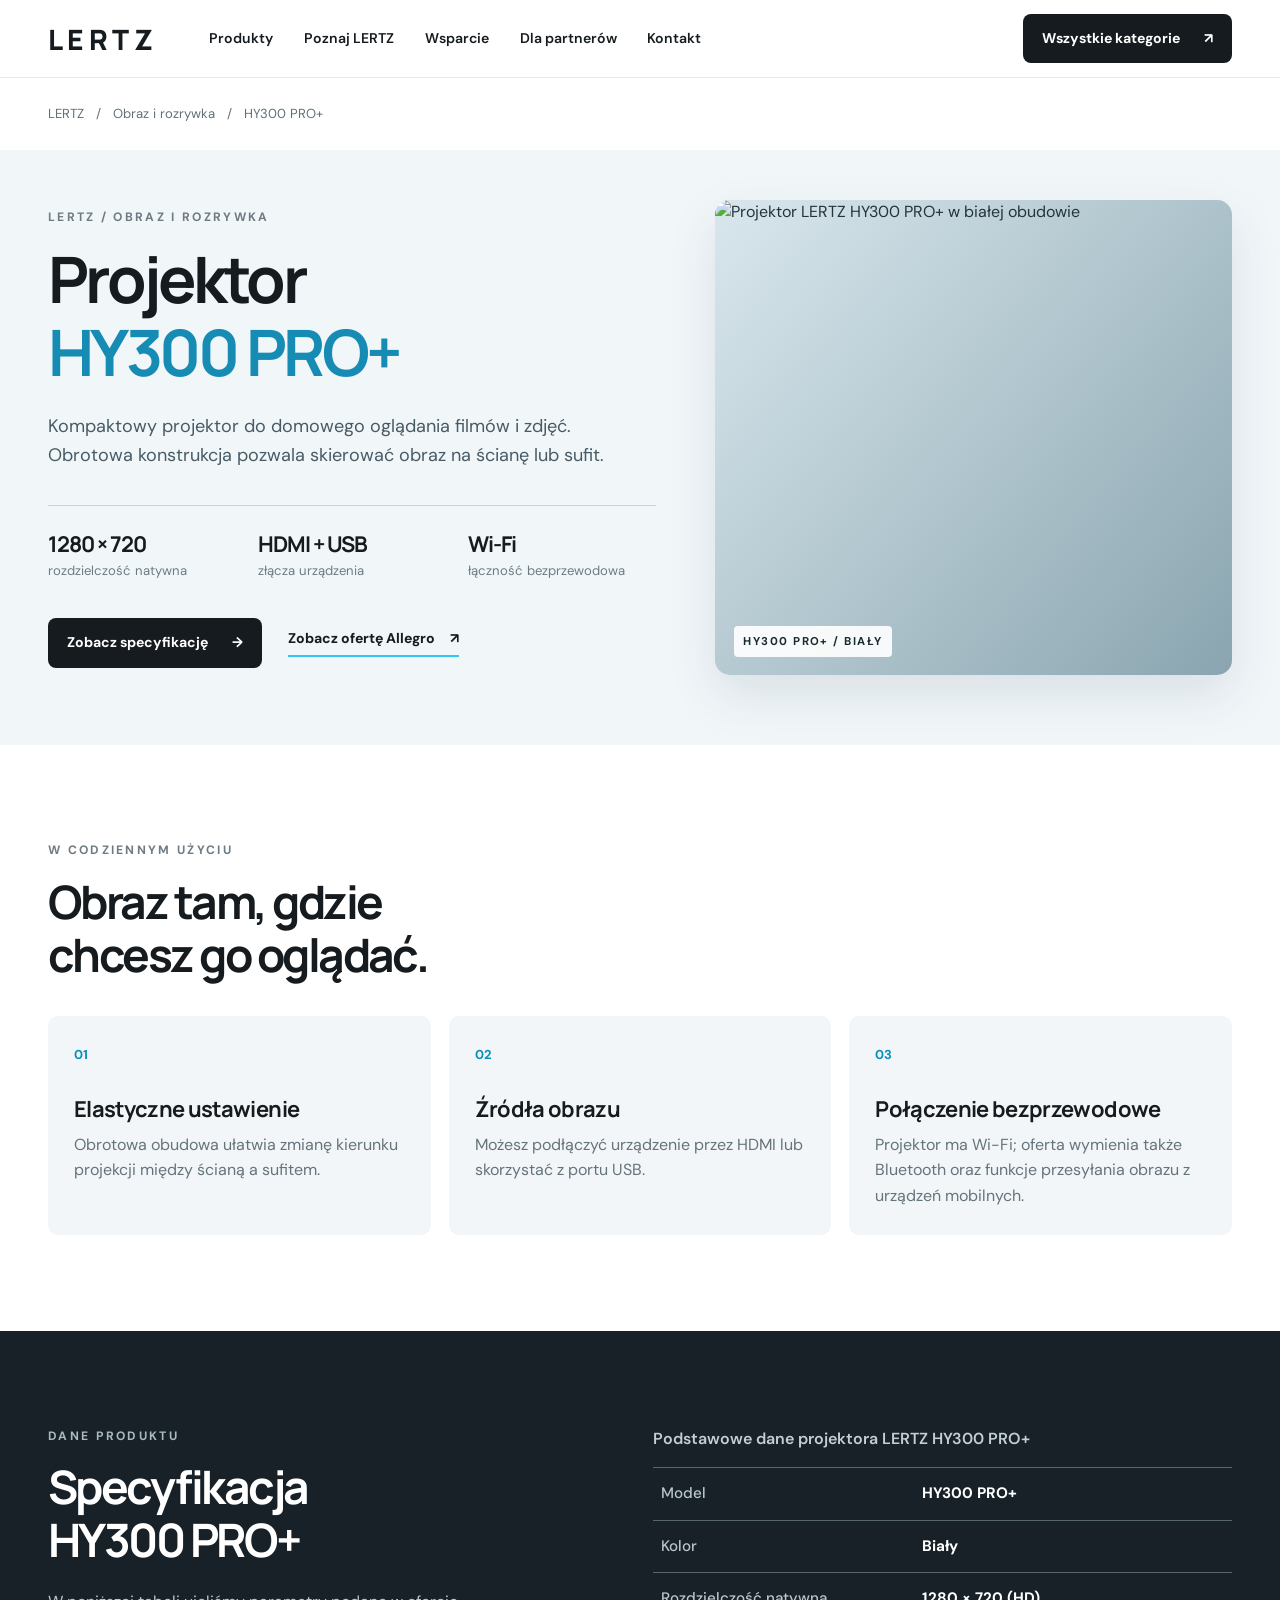
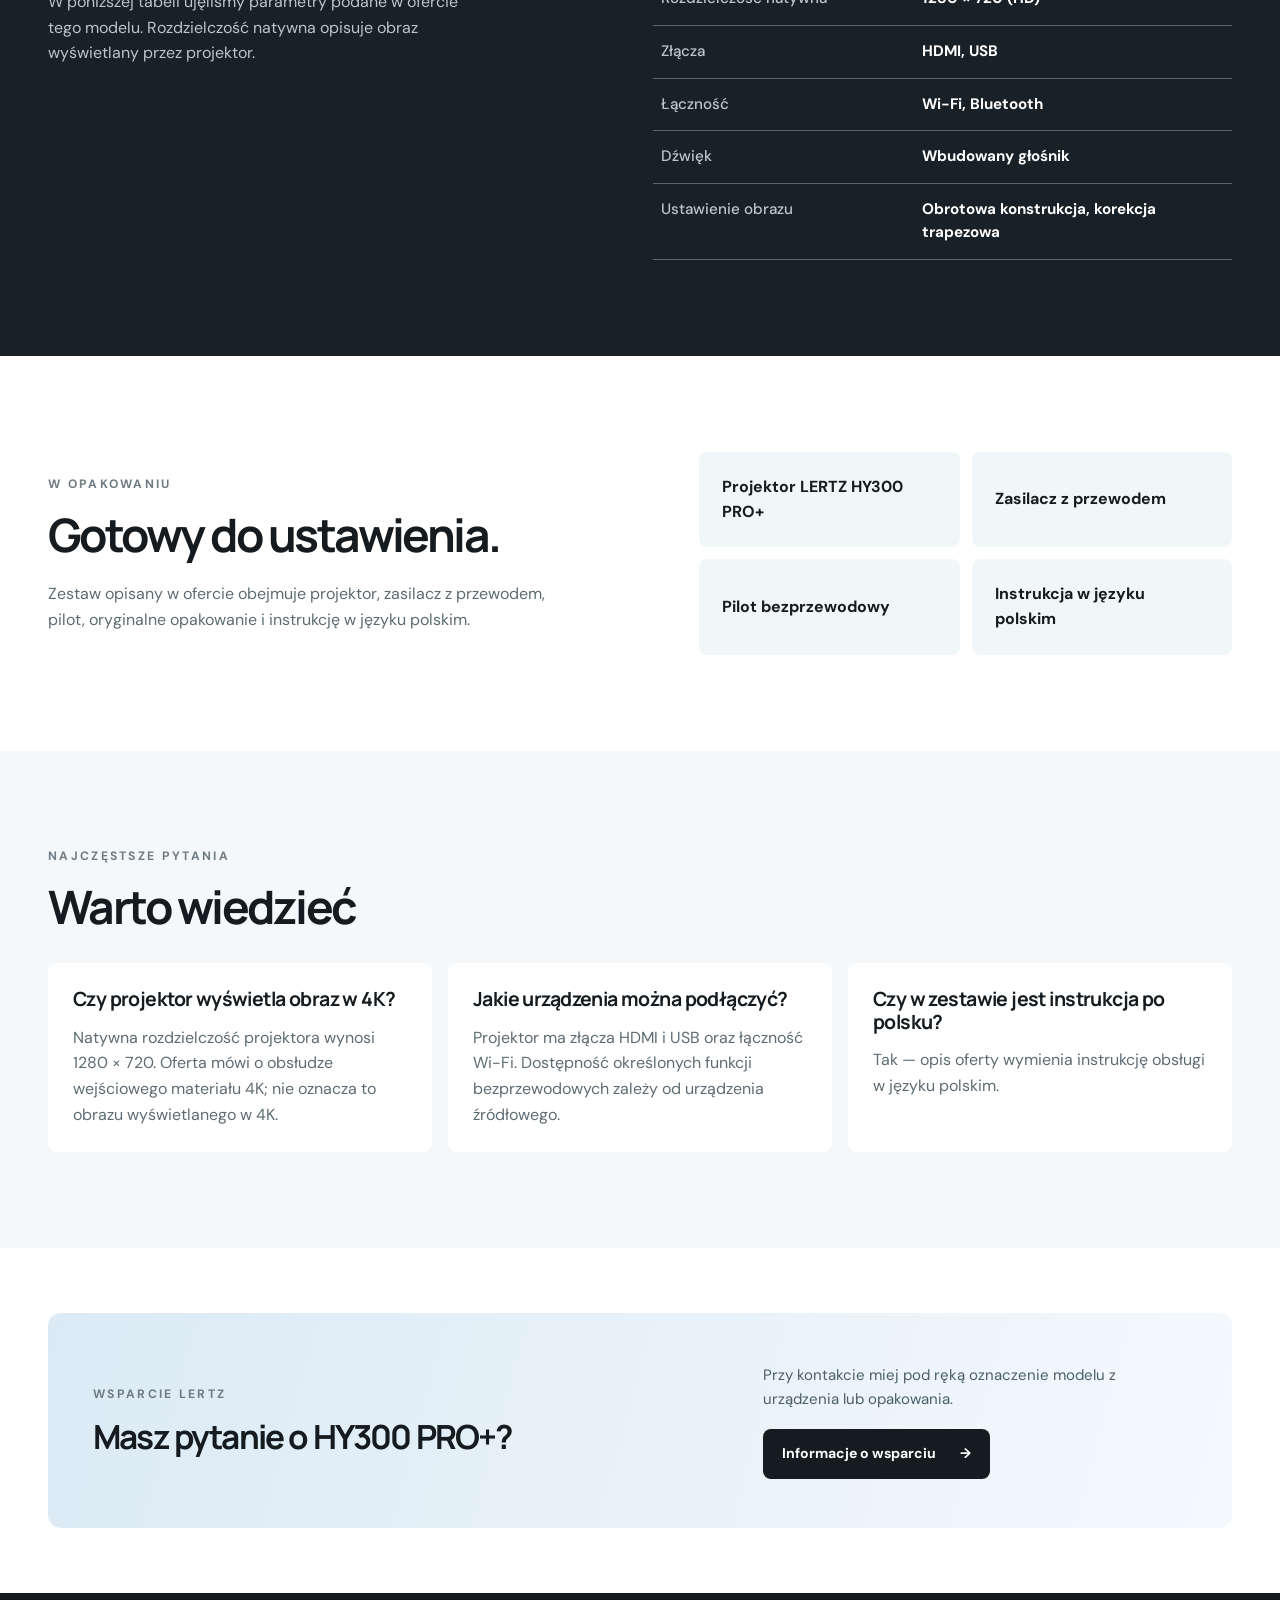
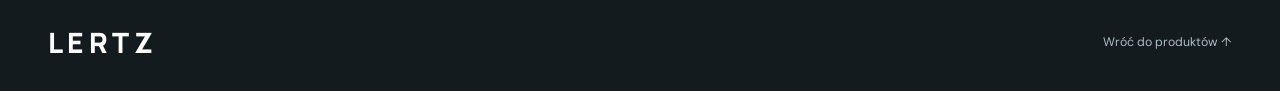
==== produkty/hy300-pro-plus.html @ 25dc7c3b "Add LERTZ HY300 PRO+ product page from verified listing" ====
<!doctype html>
<html lang="pl">
<head>
  <meta charset="utf-8"><meta name="viewport" content="width=device-width,initial-scale=1"><meta name="theme-color" content="#151b1e">
  <meta name="description" content="Projektor LERTZ HY300 PRO+ — natywna rozdzielczość 1280 × 720, Wi-Fi, HDMI i USB. Poznaj możliwości, zestaw i informacje o wsparciu.">
  <title>Projektor LERTZ HY300 PRO+ — informacje i specyfikacja</title>
  <link rel="icon" href="../assets/favicon.svg" type="image/svg+xml"><link rel="stylesheet" href="../styles.css"><script src="../script.js" defer></script>
</head>
<body class="product-page">
  <a class="skip-link" href="#main">Przejdź do treści</a>
  <header class="site-header"><div class="shell header-inner"><a class="brand" href="../index.html" aria-label="LERTZ — strona główna">LERTZ</a><button class="menu-toggle" type="button" aria-expanded="false" aria-controls="main-nav" aria-label="Otwórz menu"><span></span><span></span><span></span></button><nav class="main-nav" id="main-nav" aria-label="Nawigacja główna"><a href="../index.html#produkty">Produkty</a><a href="../index.html#o-marce">Poznaj LERTZ</a><a href="../index.html#wsparcie">Wsparcie</a><a href="../index.html#partnerzy">Dla partnerów</a><a href="../index.html#kontakt">Kontakt</a></nav><a class="header-cta" href="../index.html#produkty">Wszystkie kategorie <span aria-hidden="true">↗</span></a></div></header>
  <main id="main">
    <div class="shell breadcrumbs"><nav aria-label="Ścieżka strony"><a href="../index.html">LERTZ</a><span aria-hidden="true">/</span><a href="../index.html#produkty">Obraz i rozrywka</a><span aria-hidden="true">/</span><span>HY300 PRO+</span></nav></div>
    <section class="product-hero" aria-labelledby="product-title"><div class="shell product-hero-grid"><div class="product-copy"><p class="eyebrow eyebrow-dark">LERTZ / OBRAZ I ROZRYWKA</p><h1 id="product-title">Projektor<br><span>HY300 PRO+</span></h1><p class="product-lead">Kompaktowy projektor do domowego oglądania filmów i zdjęć. Obrotowa konstrukcja pozwala skierować obraz na ścianę lub sufit.</p><div class="product-facts"><div><strong>1280 × 720</strong><span>rozdzielczość natywna</span></div><div><strong>HDMI + USB</strong><span>złącza urządzenia</span></div><div><strong>Wi-Fi</strong><span>łączność bezprzewodowa</span></div></div><div class="product-actions"><a class="button button-dark" href="#specyfikacja">Zobacz specyfikację <span aria-hidden="true">→</span></a><a class="underline-link" href="https://allegro.pl/produkt/projektor-led-lertz-hy-300-pro-bialy-e42e0d4c-b2f0-4b12-bc8f-0791382a4853?offerId=18836302441" target="_blank" rel="noopener noreferrer">Zobacz ofertę Allegro <span aria-hidden="true">↗</span></a></div></div><div class="product-media"><img src="https://a.allegroimg.com/s720/1100f5/f49c0388451b82d26a8ee57fd50a/Projektor-Rzutnik-LED-FULL-HD-SMART-TV-4K-WIFI-przenosny-Android-HY300-PRO" alt="Projektor LERTZ HY300 PRO+ w białej obudowie" width="720" height="720"><span class="media-caption">HY300 PRO+ / BIAŁY</span></div></div></section>
    <section class="product-overview section-pad" aria-labelledby="overview-title"><div class="shell"><p class="eyebrow eyebrow-dark">W CODZIENNYM UŻYCIU</p><h2 id="overview-title">Obraz tam, gdzie<br>chcesz go oglądać.</h2><div class="product-feature-grid"><article><span aria-hidden="true">01</span><h3>Elastyczne ustawienie</h3><p>Obrotowa obudowa ułatwia zmianę kierunku projekcji między ścianą a sufitem.</p></article><article><span aria-hidden="true">02</span><h3>Źródła obrazu</h3><p>Możesz podłączyć urządzenie przez HDMI lub skorzystać z portu USB.</p></article><article><span aria-hidden="true">03</span><h3>Połączenie bezprzewodowe</h3><p>Projektor ma Wi-Fi; oferta wymienia także Bluetooth oraz funkcje przesyłania obrazu z urządzeń mobilnych.</p></article></div></div></section>
    <section class="product-spec section-pad" id="specyfikacja" aria-labelledby="spec-title"><div class="shell product-spec-grid"><div><p class="eyebrow">DANE PRODUKTU</p><h2 id="spec-title">Specyfikacja<br>HY300 PRO+</h2><p>W poniższej tabeli ujęliśmy parametry podane w ofercie tego modelu. Rozdzielczość natywna opisuje obraz wyświetlany przez projektor.</p></div><div><table><caption>Podstawowe dane projektora LERTZ HY300 PRO+</caption><tbody><tr><th scope="row">Model</th><td>HY300 PRO+</td></tr><tr><th scope="row">Kolor</th><td>Biały</td></tr><tr><th scope="row">Rozdzielczość natywna</th><td>1280 × 720 (HD)</td></tr><tr><th scope="row">Złącza</th><td>HDMI, USB</td></tr><tr><th scope="row">Łączność</th><td>Wi-Fi, Bluetooth</td></tr><tr><th scope="row">Dźwięk</th><td>Wbudowany głośnik</td></tr><tr><th scope="row">Ustawienie obrazu</th><td>Obrotowa konstrukcja, korekcja trapezowa</td></tr></tbody></table></div></div></section>
    <section class="product-box section-pad" aria-labelledby="box-title"><div class="shell product-box-grid"><div><p class="eyebrow eyebrow-dark">W OPAKOWANIU</p><h2 id="box-title">Gotowy do ustawienia.</h2><p>Zestaw opisany w ofercie obejmuje projektor, zasilacz z przewodem, pilot, oryginalne opakowanie i instrukcję w języku polskim.</p></div><div class="box-list"><span>Projektor LERTZ HY300 PRO+</span><span>Zasilacz z przewodem</span><span>Pilot bezprzewodowy</span><span>Instrukcja w języku polskim</span></div></div></section>
    <section class="product-faq section-pad" aria-labelledby="faq-title"><div class="shell"><p class="eyebrow eyebrow-dark">NAJCZĘSTSZE PYTANIA</p><h2 id="faq-title">Warto wiedzieć</h2><div class="faq-grid"><article><h3>Czy projektor wyświetla obraz w 4K?</h3><p>Natywna rozdzielczość projektora wynosi 1280 × 720. Oferta mówi o obsłudze wejściowego materiału 4K; nie oznacza to obrazu wyświetlanego w 4K.</p></article><article><h3>Jakie urządzenia można podłączyć?</h3><p>Projektor ma złącza HDMI i USB oraz łączność Wi-Fi. Dostępność określonych funkcji bezprzewodowych zależy od urządzenia źródłowego.</p></article><article><h3>Czy w zestawie jest instrukcja po polsku?</h3><p>Tak — opis oferty wymienia instrukcję obsługi w języku polskim.</p></article></div></div></section>
    <section class="support shell product-support" aria-labelledby="support-title"><div><p class="eyebrow eyebrow-dark">WSPARCIE LERTZ</p><h2 id="support-title">Masz pytanie o HY300 PRO+?</h2></div><div class="support-action"><p>Przy kontakcie miej pod ręką oznaczenie modelu z urządzenia lub opakowania.</p><a class="button button-dark" href="../index.html#wsparcie">Informacje o wsparciu <span aria-hidden="true">→</span></a></div></section>
  </main>
  <footer class="footer"><div class="shell footer-bottom"><a class="brand footer-brand" href="../index.html">LERTZ</a><a href="../index.html#produkty">Wróć do produktów ↑</a></div></footer>
</body>
</html>
---- styles.css ----
@import url('https://fonts.googleapis.com/css2?family=DM+Sans:wght@400;500;600;700&family=Manrope:wght@400;500;600;700;800&display=swap');
:root{--ink:#151b1e;--blue:#36c6f2;--paper:#f4f7fa;--shell:1390px}
*{box-sizing:border-box}html{scroll-behavior:smooth}body{margin:0;color:var(--ink);background:white;font:16px/1.55 'DM Sans',Arial,sans-serif}a{color:inherit;text-decoration:none}button{font:inherit;cursor:pointer}h1,h2,h3,p{margin:0}h1,h2,h3{font-family:Manrope,Arial,sans-serif;line-height:1.15;letter-spacing:-.055em}h2{font-size:clamp(2rem,3.6vw,3.9rem);font-weight:700}h3{font-size:1.12rem;letter-spacing:-.03em}p{line-height:1.6}.shell{width:min(calc(100% - 96px),var(--shell));margin:auto}.section-pad{padding:clamp(70px,7.5vw,120px) 0}.eyebrow{color:#aab9c2;font-size:.76rem;letter-spacing:.19em;font-weight:700;margin-bottom:14px}.eyebrow-dark{color:#6e7b83}.skip-link{position:absolute;z-index:50;left:12px;top:-100px;background:#fff;padding:12px}.skip-link:focus{top:12px}:focus-visible{outline:3px solid var(--blue);outline-offset:3px}
.site-header{height:78px;background:#fff;position:relative;z-index:20;border-bottom:1px solid #e4e9ed}.header-inner{height:100%;display:flex;align-items:center;gap:52px}.brand{font-family:Manrope,Arial,sans-serif;font-size:1.75rem;font-weight:800;letter-spacing:.16em;line-height:1}.main-nav{display:flex;gap:clamp(18px,2.4vw,38px);align-items:center;flex:1;font-size:.88rem;font-weight:600}.main-nav a:hover,.underline-link:hover,.footer a:hover{color:#118ab2}.header-cta,.button{display:inline-flex;align-items:center;justify-content:space-between;gap:24px;border-radius:8px;padding:14px 19px;font-size:.88rem;font-weight:700;white-space:nowrap;transition:background .2s,color .2s}.header-cta{background:var(--ink);color:white}.header-cta:hover,.button-dark:hover{background:#334650}.menu-toggle{display:none}
.hero{background:#111a1e;color:#fff;min-height:clamp(555px,45vw,690px);position:relative;overflow:hidden}.hero-visual{position:absolute;inset:0;background:linear-gradient(90deg,#111a1e 0%,#111a1ef5 33%,#111a1eb5 58%,#111a1e52 100%),linear-gradient(0deg,#111a1e95,transparent 60%),url('assets/hero.jpg') center 52%/cover;filter:saturate(.58)}.hero:after{content:"";position:absolute;inset:0;pointer-events:none;background:radial-gradient(circle at 70% 30%,#13708b42,transparent 38%)}.hero-inner{position:relative;z-index:1;min-height:inherit;display:flex;flex-direction:column;justify-content:center;padding:65px 0 75px}.hero-copy{max-width:690px}.hero h1{font-size:clamp(3.6rem,5.5vw,6.8rem);font-weight:700;letter-spacing:-.075em;margin-bottom:25px}.hero h1 span{color:var(--blue)}.hero-copy>p:not(.eyebrow){font-size:1.18rem;max-width:430px;color:#e9eef1}.hero-actions{display:flex;gap:13px;margin-top:30px}.button-blue{background:var(--blue);color:#071c24}.button-blue:hover{background:#9ae8ff}.button-outline{border:1px solid #d1dce1;color:inherit;background:transparent}.button-outline:hover{background:#ffffff1d}.button-dark{background:var(--ink);color:#fff}.hero-bottom{position:absolute;bottom:32px;left:0;display:flex;gap:13px;align-items:center;color:#bac6cb;letter-spacing:.13em;font-size:.7rem;font-weight:700}.hero-bottom b{font-weight:400;color:#768e99}.mini-rule{width:24px;height:2px;background:var(--blue);margin-right:6px}
.section-top{display:flex;align-items:end;justify-content:space-between;gap:28px;margin-bottom:28px}.section-top h2{margin-bottom:0}.section-top .eyebrow{margin-bottom:8px}.underline-link{font-weight:700;font-size:.88rem;white-space:nowrap;border-bottom:2px solid var(--blue);padding-bottom:5px}.underline-link span{margin-left:12px}.categories{background:linear-gradient(#fff,#f5f8fa)}.category-grid{display:grid;grid-template-columns:repeat(5,minmax(0,1fr));gap:15px}.category-card{background:#fff;min-width:0;border-radius:9px;overflow:hidden;box-shadow:0 12px 30px #1825340a}.category-image{height:clamp(165px,15vw,230px);display:flex;align-items:flex-end;padding:17px;color:#ffffffde;background-size:cover;background-position:center;position:relative}.category-image span{font-weight:700;letter-spacing:.2em;font-size:.75rem;position:relative;z-index:1}.category-image:after{content:"";position:absolute;inset:0;background:linear-gradient(0deg,#08151c78,transparent 55%)}.category-home{background-image:linear-gradient(135deg,#b5c5ca,#4e626a)}.category-tech{background-image:linear-gradient(135deg,#91adb7,#304753)}.category-safe{background-image:linear-gradient(135deg,#c7d2d4,#41535c)}.category-travel{background-image:linear-gradient(135deg,#98b5c7,#435e6b)}.category-screen{background-image:linear-gradient(135deg,#587f9a,#172e44)}.category-body{padding:18px 19px 23px;min-height:146px}.category-icon{font:2rem/1 Arial,sans-serif;display:block;height:40px}.category-body h3{margin-bottom:5px}.category-body p{font-size:.92rem;color:#69757d}.editorial-note,.featured-note{font-size:.83rem;color:#77848a;margin-top:20px}
.approach-grid{display:grid;grid-template-columns:.86fr 1.14fr;gap:9%;align-items:center}.approach-copy h2{max-width:550px;margin-bottom:21px}.approach-copy>p:not(.eyebrow){color:#5c6970;max-width:480px;font-size:1.08rem;margin-bottom:28px}.benefit-grid{display:grid;grid-template-columns:1fr 1fr;gap:14px}.benefit{background:#f4f7fa;border-radius:10px;display:flex;gap:22px;padding:28px 25px;min-height:162px}.benefit>span{font:2.3rem/1 Arial,sans-serif;flex:0 0 42px}.benefit h3{margin-bottom:9px}.benefit p{color:#69757d;font-size:.91rem}
.featured{background:#161e22;color:#fff}.featured .section-top{margin-bottom:31px}.underline-light{color:#fff}.featured-grid{display:grid;grid-template-columns:repeat(3,1fr);gap:18px}.featured-card{min-height:clamp(285px,26vw,390px);border-radius:10px;padding:28px;display:flex;flex-direction:column;justify-content:space-between;overflow:hidden;position:relative;background:#28353a}.featured-card:after{content:"";position:absolute;inset:0;background:linear-gradient(0deg,#070e13d9,transparent 55%)}.featured-card>*{position:relative;z-index:1}.featured-card>span{font-size:.72rem;letter-spacing:.14em;color:#d3e8ed;font-weight:700}.featured-card h3{font-size:clamp(1.5rem,2.5vw,2.3rem)}.featured-camera{background:radial-gradient(circle at 73% 35%,#688f9e,transparent 43%),linear-gradient(145deg,#6e7473,#25353d)}.featured-projector{background:radial-gradient(circle at 75% 38%,#5388aa,transparent 47%),linear-gradient(135deg,#52606b,#1c2731)}.featured-dryer{background:radial-gradient(circle at 73% 25%,#a28775,transparent 50%),linear-gradient(135deg,#79736e,#32373c)}.featured-note{color:#9eafb7}
.lifestyle{min-height:440px;position:relative;display:flex;align-items:center;overflow:hidden;background:#f1f3f4}.lifestyle-image{position:absolute;inset:0;background:linear-gradient(90deg,#f6f8f9 0%,#f6f8f9ef 31%,#f6f8f958 56%,transparent 75%),url('assets/hero.jpg') center 55%/cover}.lifestyle-inner{position:relative;padding:65px 0}.lifestyle h2{max-width:620px;margin-bottom:20px}.lifestyle p:not(.eyebrow){max-width:450px;color:#515f67;margin-bottom:27px;font-size:1.06rem}
.standard .section-top{margin-bottom:25px}.section-aside{font-size:.88rem;color:#58656c}.standard-grid{display:grid;grid-template-columns:repeat(5,minmax(0,1fr));gap:16px}.standard-grid article{background:#f4f7fa;border-radius:10px;min-height:209px;padding:19px 22px;text-align:center;position:relative}.standard-grid article:not(:last-child):after{content:"›";position:absolute;right:-14px;top:45%;z-index:1;font-size:1.9rem;color:#82969f}.step-no{display:block;text-align:left;font-size:.76rem;color:#62717a}.step-icon{display:block;font:2.55rem/1 Arial,sans-serif;height:66px;margin-top:9px}.standard-grid h3{margin-bottom:8px}.standard-grid p{color:#68757b;font-size:.88rem}
.support,.partners{border-radius:13px;min-height:215px;display:grid;grid-template-columns:1.1fr .8fr;gap:8%;align-items:center;padding:36px 45px;margin-bottom:16px}.support{background:linear-gradient(105deg,#dbeaf5,#f4f9fd)}.support h2{font-size:clamp(1.7rem,2.6vw,2.65rem)}.support-action p{font-size:.94rem;color:#4c5e67;max-width:460px;margin-bottom:18px}.partners{background:linear-gradient(110deg,#162024,#22343d 60%,#111a1f);color:#fff;margin-bottom:20px}.partners h2{font-size:clamp(1.6rem,2.7vw,2.8rem);margin-bottom:10px}.partners p:not(.eyebrow){color:#c1ccd0}.partners>.button{justify-self:end}
.footer{background:#131b1f;color:#e7eff1;padding:75px 0 26px}.footer-main{display:grid;grid-template-columns:1.6fr repeat(3,1fr);gap:45px;padding-bottom:65px}.footer-brand{color:white}.footer-main h2{font:700 .92rem/1.4 'DM Sans',Arial,sans-serif;letter-spacing:0;margin:4px 0 20px}.footer-main a:not(.brand){display:block;color:#b4c0c5;font-size:.88rem;margin:0 0 10px}.footer-main p{font-size:.88rem;color:#b4c0c5;margin-top:23px}.footer-main .contact-pending{font-size:.78rem;line-height:1.5}.footer-bottom{border-top:1px solid #526066;padding-top:20px;display:flex;justify-content:space-between;color:#adbdc3;font-size:.77rem}
@media(max-width:1080px){.category-grid{grid-template-columns:repeat(3,1fr)}.standard-grid{grid-template-columns:repeat(3,1fr)}.standard-grid article:nth-child(3):after{display:none}.hero h1{font-size:clamp(3.4rem,6.2vw,6rem)}}
@media(max-width:760px){.shell{width:min(calc(100% - 40px),var(--shell))}.site-header{height:70px}.header-inner{gap:15px;justify-content:space-between}.brand{font-size:1.45rem}.menu-toggle{display:flex;flex-direction:column;gap:5px;background:none;border:0;padding:10px;order:3}.menu-toggle span{width:23px;height:2px;background:var(--ink)}.header-cta{margin-left:auto;padding:10px;font-size:.75rem;gap:8px}.main-nav{display:none;position:absolute;top:70px;left:0;right:0;background:white;padding:15px 20px 25px;box-shadow:0 15px 25px #111a1e1c;flex-direction:column;align-items:stretch;gap:0}.main-nav.is-open{display:flex}.main-nav a{padding:12px 5px;font-size:1rem}.hero{min-height:640px}.hero-visual{background:linear-gradient(0deg,#111a1e 0%,#111a1ee8 48%,#111a1e8c 100%),url('assets/hero.jpg') 67% center/cover}.hero-inner{justify-content:flex-end;padding-bottom:90px}.hero h1{font-size:clamp(3rem,9vw,5.2rem)}.hero-copy>p:not(.eyebrow){font-size:1rem}.section-top{align-items:flex-start;flex-wrap:wrap}.approach-grid{grid-template-columns:1fr;gap:30px}.featured-grid{grid-template-columns:1fr 1fr}.lifestyle-image{background:linear-gradient(0deg,#f6f8f9 0%,#f6f8f9e9 40%,#f6f8f93f 100%),url('assets/hero.jpg') center/cover}.lifestyle{min-height:570px;align-items:flex-end}.lifestyle-inner{padding-bottom:50px}.support,.partners{grid-template-columns:1fr;gap:22px;padding:30px}.partners>.button{justify-self:start}.footer-main{grid-template-columns:1fr 1fr;gap:30px}}
@media(max-width:520px){.section-pad{padding:70px 0}.hero h1{font-size:clamp(2.55rem,8.7vw,3.45rem)}.hero-actions{flex-wrap:wrap}.hero-bottom{font-size:.6rem;gap:7px;flex-wrap:wrap}.category-grid{grid-template-columns:1fr 1fr;gap:10px}.category-image{height:140px}.category-body{padding:14px;min-height:153px}.category-body h3{font-size:1rem}.category-body p{font-size:.82rem}.benefit-grid{grid-template-columns:1fr}.benefit{min-height:130px}.featured-grid{grid-template-columns:1fr}.featured-card{min-height:240px}.standard-grid{grid-template-columns:1fr 1fr;gap:10px}.standard-grid article{min-height:190px;padding:16px 12px}.standard-grid article:after{display:none}.standard-grid h3{font-size:1rem}.standard-grid p{font-size:.8rem}.footer-main{grid-template-columns:1fr 1fr;gap:24px}.footer-main>div:first-child{grid-column:1/-1}.footer-main>div:last-child{grid-column:1/-1}.underline-link{white-space:normal}}
@media(prefers-reduced-motion:reduce){html{scroll-behavior:auto}*{transition:none!important}}
/* First product page; the same spacing and palette as the home-page template. */
.featured-product-link{color:white}.featured-product-link img{position:absolute;inset:0;width:100%;height:100%;object-fit:cover;opacity:.72;z-index:0}.featured-product-link:after{z-index:1}.featured-product-link>span,.featured-product-link h3{z-index:2}.featured-product-link .featured-visit{font-size:.84rem;letter-spacing:0;color:white;align-self:flex-start;padding:9px 12px;border:1px solid #ffffffbd;border-radius:6px}.featured-product-link:hover .featured-visit{background:var(--blue);border-color:var(--blue);color:#0a1c23}
.breadcrumbs{padding:26px 0;font-size:.82rem;color:#61717a}.breadcrumbs nav{display:flex;align-items:center;flex-wrap:wrap;gap:12px}.breadcrumbs a:hover{color:#098bb5}.product-hero{background:#f1f6f9}.product-hero-grid{display:grid;grid-template-columns:1fr .85fr;gap:5%;align-items:center;min-height:560px;padding:50px 0 70px}.product-copy h1{font-size:clamp(3.3rem,5vw,6.3rem);margin-bottom:23px}.product-copy h1 span{color:#168bb4}.product-lead{font-size:1.13rem;color:#485b65;max-width:610px}.product-facts{display:flex;gap:22px;margin:35px 0;padding-top:24px;border-top:1px solid #c7d5da}.product-facts>div{flex:1}.product-facts strong{display:block;font:700 clamp(1.13rem,1.7vw,1.7rem)/1.3 Manrope,Arial,sans-serif;letter-spacing:-.045em}.product-facts span{font-size:.82rem;color:#6d7c83}.product-actions{display:flex;gap:26px;align-items:center;flex-wrap:wrap}.product-media{background:#e0e9ed;min-height:475px;border-radius:15px;overflow:hidden;display:flex;flex-direction:column;justify-content:center;position:relative;box-shadow:0 20px 50px #1c36431c}.product-media img{display:block;width:100%;height:475px;object-fit:cover;background:linear-gradient(130deg,#d9e7ed,#8aa5b0);color:#25343b}.media-caption{position:absolute;bottom:18px;left:19px;color:#182b33;background:#ffffffe8;border-radius:4px;padding:7px 9px;font-size:.71rem;letter-spacing:.13em;font-weight:700}.product-overview h2{margin-bottom:35px}.product-feature-grid{display:grid;grid-template-columns:repeat(3,1fr);gap:18px}.product-feature-grid article{background:#f2f6f8;border-radius:10px;padding:26px;min-height:215px}.product-feature-grid article>span{font-size:.81rem;color:#098eb9;font-weight:700}.product-feature-grid h3{margin:30px 0 10px;font-size:1.37rem}.product-feature-grid p{color:#65747b}.product-spec{background:#172127;color:white}.product-spec-grid{display:grid;grid-template-columns:.8fr 1fr;gap:12%}.product-spec-grid>div:first-child>p:last-child{color:#b9c6ca;max-width:440px;margin-top:23px}.product-spec table{width:100%;border-collapse:collapse}.product-spec caption{text-align:left;margin-bottom:16px;color:#c2d0d5;font-weight:600}.product-spec tr{border-top:1px solid #57666d}.product-spec tr:last-child{border-bottom:1px solid #57666d}.product-spec th,.product-spec td{padding:14px 8px;text-align:left;font-size:.95rem;vertical-align:top}.product-spec th{font-weight:500;color:#b9c7cb;width:45%}.product-spec td{font-weight:700}.product-box-grid{display:grid;grid-template-columns:1fr 1fr;gap:10%;align-items:center}.product-box-grid>div:first-child p:last-child{max-width:500px;color:#5d6c73;margin-top:20px}.box-list{display:grid;grid-template-columns:1fr 1fr;gap:12px}.box-list span{background:#f1f6f9;border-radius:8px;padding:23px;font-weight:700;min-height:92px;display:flex;align-items:center}.product-faq{background:#f5f8fa}.product-faq h2{margin-bottom:30px}.faq-grid{display:grid;grid-template-columns:repeat(3,1fr);gap:16px}.faq-grid article{background:#fff;padding:25px;border-radius:9px}.faq-grid h3{font-size:1.22rem;margin-bottom:14px}.faq-grid p{color:#5d6c74}.product-support{margin-top:65px;margin-bottom:65px}.product-page .footer{padding:35px 0}.product-page .footer-bottom{padding:0;border:0;align-items:center}
@media(max-width:950px){.product-hero-grid,.product-spec-grid,.product-box-grid{grid-template-columns:1fr;gap:35px}.product-hero-grid{padding:40px 0}.product-media{max-width:650px}.product-feature-grid,.faq-grid{grid-template-columns:1fr 1fr}}
@media(max-width:620px){.product-copy h1{font-size:clamp(2.8rem,10vw,4.5rem)}.product-facts{flex-wrap:wrap}.product-facts>div{flex:1 1 140px}.product-media,.product-media img{min-height:310px;height:310px}.product-feature-grid,.faq-grid,.box-list{grid-template-columns:1fr}.product-feature-grid article{min-height:165px}.box-list span{min-height:65px}.product-spec th,.product-spec td{font-size:.86rem}.product-actions .underline-link{white-space:normal}}
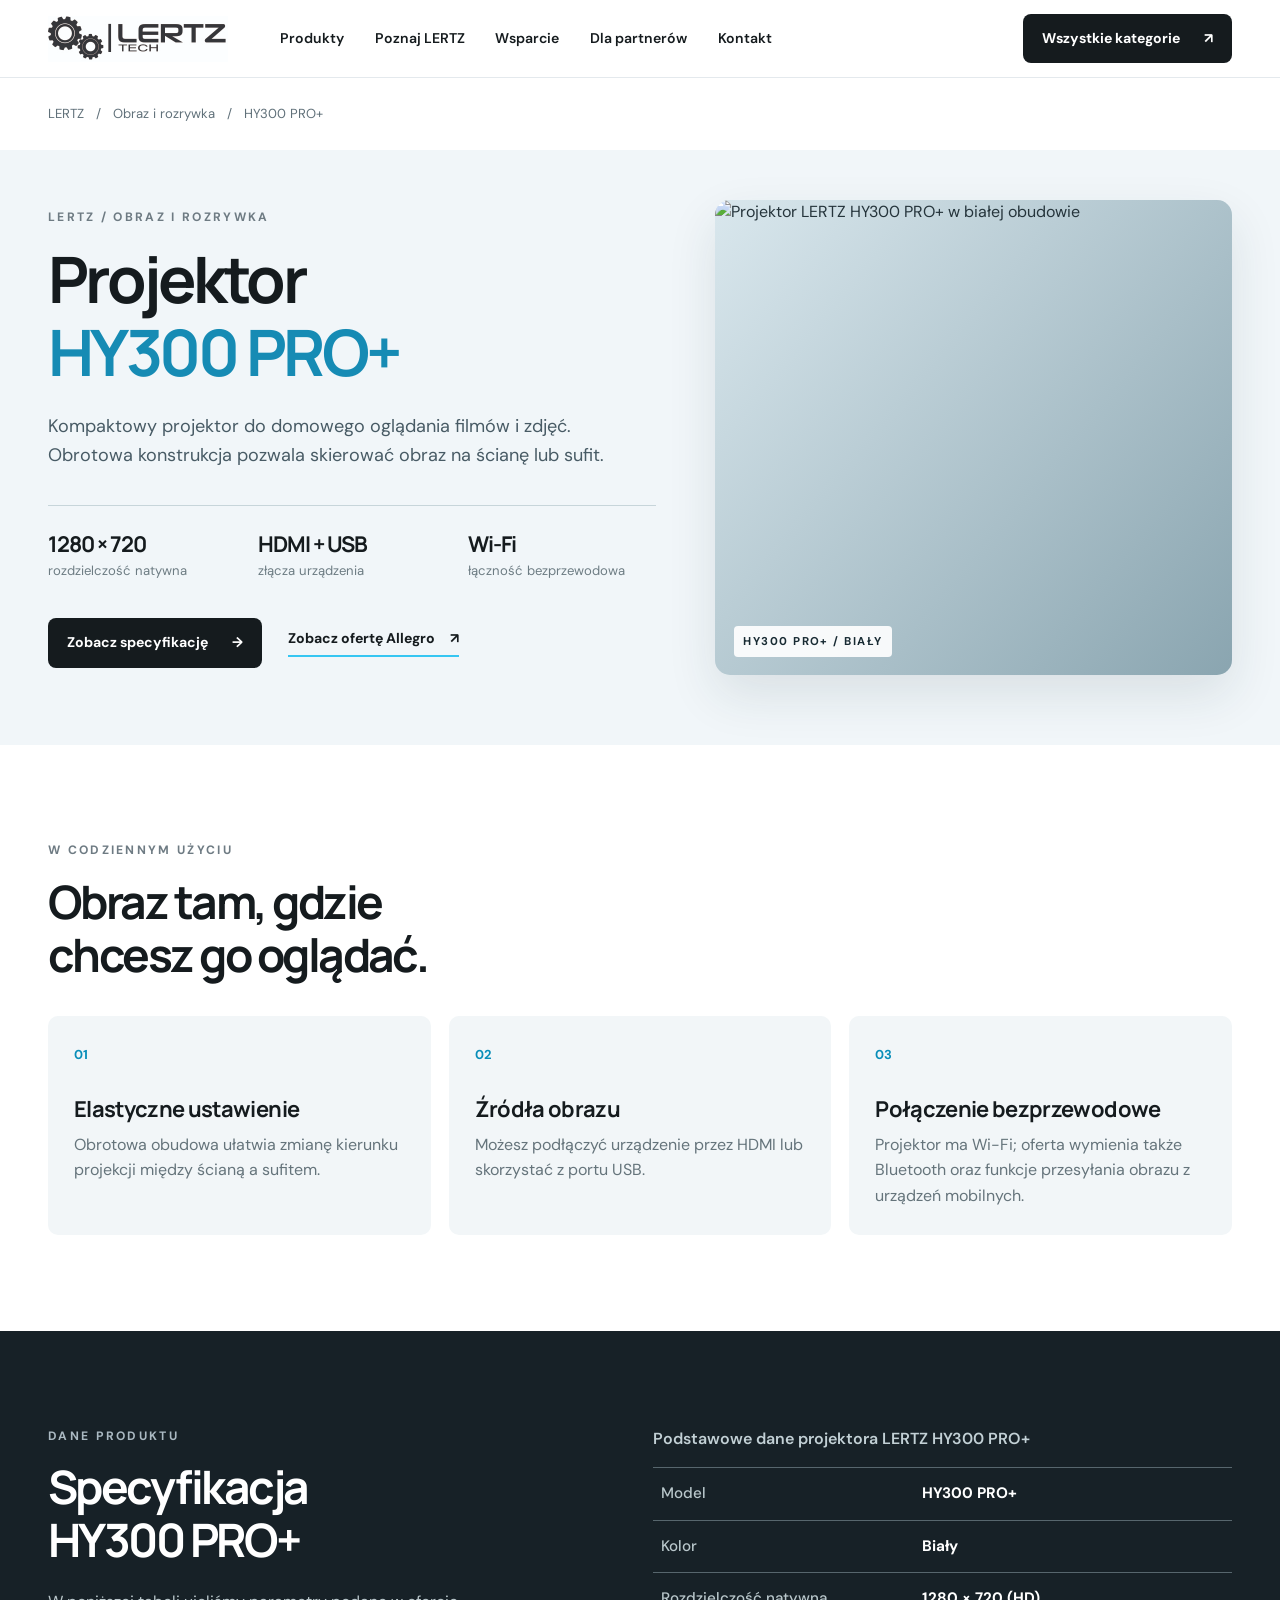
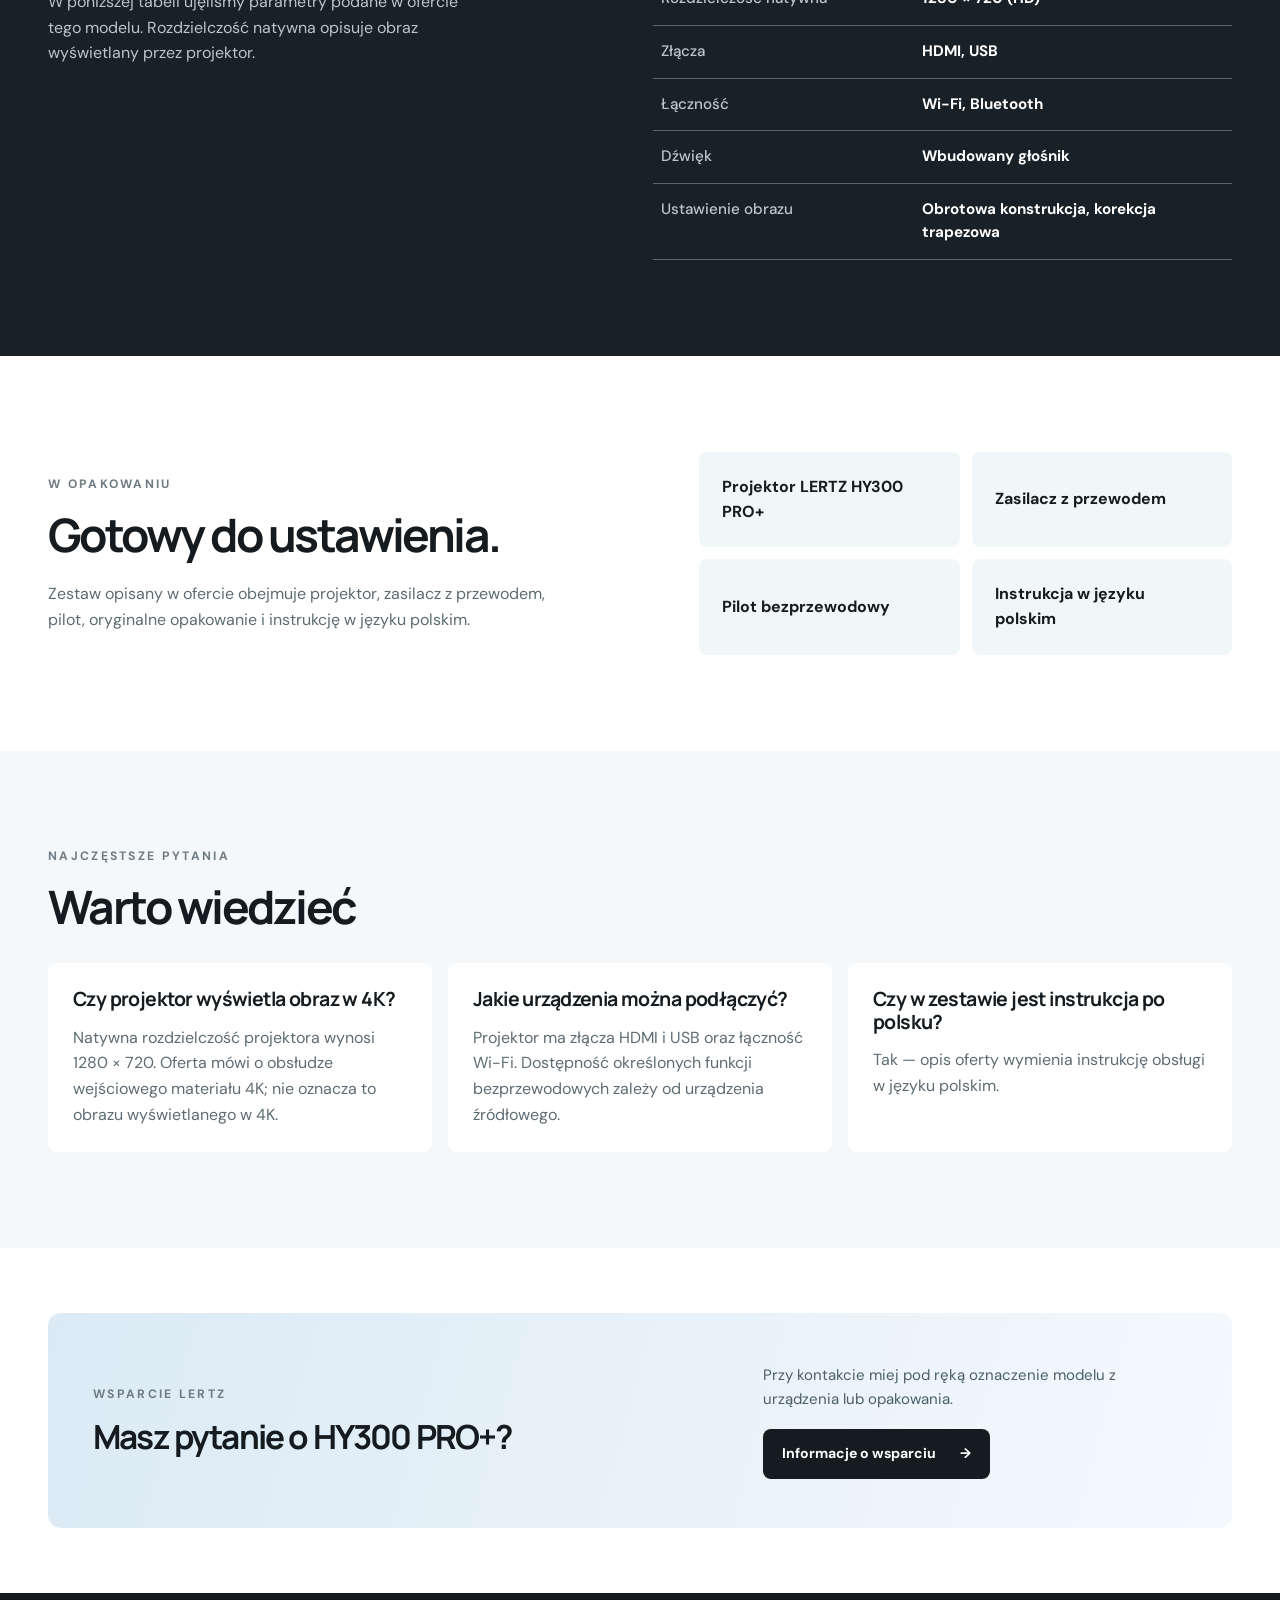
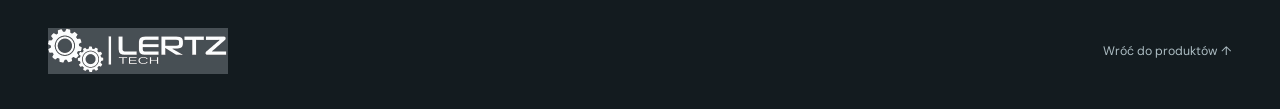
==== commit 95687359: "Use supplied LERTZ TECH logo on light and dark backgrounds" ====
--- a/produkty/hy300-pro-plus.html
+++ b/produkty/hy300-pro-plus.html
@@ -8,7 +8,7 @@
 </head>
 <body class="product-page">
   <a class="skip-link" href="#main">Przejdź do treści</a>
-  <header class="site-header"><div class="shell header-inner"><a class="brand" href="../index.html" aria-label="LERTZ — strona główna">LERTZ</a><button class="menu-toggle" type="button" aria-expanded="false" aria-controls="main-nav" aria-label="Otwórz menu"><span></span><span></span><span></span></button><nav class="main-nav" id="main-nav" aria-label="Nawigacja główna"><a href="../index.html#produkty">Produkty</a><a href="../index.html#o-marce">Poznaj LERTZ</a><a href="../index.html#wsparcie">Wsparcie</a><a href="../index.html#partnerzy">Dla partnerów</a><a href="../index.html#kontakt">Kontakt</a></nav><a class="header-cta" href="../index.html#produkty">Wszystkie kategorie <span aria-hidden="true">↗</span></a></div></header>
+  <header class="site-header"><div class="shell header-inner"><a class="brand" href="../index.html" aria-label="LERTZ TECH — strona główna"><span class="brand-logo brand-logo-dark" aria-hidden="true"></span></a><button class="menu-toggle" type="button" aria-expanded="false" aria-controls="main-nav" aria-label="Otwórz menu"><span></span><span></span><span></span></button><nav class="main-nav" id="main-nav" aria-label="Nawigacja główna"><a href="../index.html#produkty">Produkty</a><a href="../index.html#o-marce">Poznaj LERTZ</a><a href="../index.html#wsparcie">Wsparcie</a><a href="../index.html#partnerzy">Dla partnerów</a><a href="../index.html#kontakt">Kontakt</a></nav><a class="header-cta" href="../index.html#produkty">Wszystkie kategorie <span aria-hidden="true">↗</span></a></div></header>
   <main id="main">
     <div class="shell breadcrumbs"><nav aria-label="Ścieżka strony"><a href="../index.html">LERTZ</a><span aria-hidden="true">/</span><a href="../index.html#produkty">Obraz i rozrywka</a><span aria-hidden="true">/</span><span>HY300 PRO+</span></nav></div>
     <section class="product-hero" aria-labelledby="product-title"><div class="shell product-hero-grid"><div class="product-copy"><p class="eyebrow eyebrow-dark">LERTZ / OBRAZ I ROZRYWKA</p><h1 id="product-title">Projektor<br><span>HY300 PRO+</span></h1><p class="product-lead">Kompaktowy projektor do domowego oglądania filmów i zdjęć. Obrotowa konstrukcja pozwala skierować obraz na ścianę lub sufit.</p><div class="product-facts"><div><strong>1280 × 720</strong><span>rozdzielczość natywna</span></div><div><strong>HDMI + USB</strong><span>złącza urządzenia</span></div><div><strong>Wi-Fi</strong><span>łączność bezprzewodowa</span></div></div><div class="product-actions"><a class="button button-dark" href="#specyfikacja">Zobacz specyfikację <span aria-hidden="true">→</span></a><a class="underline-link" href="https://allegro.pl/produkt/projektor-led-lertz-hy-300-pro-bialy-e42e0d4c-b2f0-4b12-bc8f-0791382a4853?offerId=18836302441" target="_blank" rel="noopener noreferrer">Zobacz ofertę Allegro <span aria-hidden="true">↗</span></a></div></div><div class="product-media"><img src="https://a.allegroimg.com/s720/1100f5/f49c0388451b82d26a8ee57fd50a/Projektor-Rzutnik-LED-FULL-HD-SMART-TV-4K-WIFI-przenosny-Android-HY300-PRO" alt="Projektor LERTZ HY300 PRO+ w białej obudowie" width="720" height="720"><span class="media-caption">HY300 PRO+ / BIAŁY</span></div></div></section>
@@ -18,6 +18,6 @@
     <section class="product-faq section-pad" aria-labelledby="faq-title"><div class="shell"><p class="eyebrow eyebrow-dark">NAJCZĘSTSZE PYTANIA</p><h2 id="faq-title">Warto wiedzieć</h2><div class="faq-grid"><article><h3>Czy projektor wyświetla obraz w 4K?</h3><p>Natywna rozdzielczość projektora wynosi 1280 × 720. Oferta mówi o obsłudze wejściowego materiału 4K; nie oznacza to obrazu wyświetlanego w 4K.</p></article><article><h3>Jakie urządzenia można podłączyć?</h3><p>Projektor ma złącza HDMI i USB oraz łączność Wi-Fi. Dostępność określonych funkcji bezprzewodowych zależy od urządzenia źródłowego.</p></article><article><h3>Czy w zestawie jest instrukcja po polsku?</h3><p>Tak — opis oferty wymienia instrukcję obsługi w języku polskim.</p></article></div></div></section>
     <section class="support shell product-support" aria-labelledby="support-title"><div><p class="eyebrow eyebrow-dark">WSPARCIE LERTZ</p><h2 id="support-title">Masz pytanie o HY300 PRO+?</h2></div><div class="support-action"><p>Przy kontakcie miej pod ręką oznaczenie modelu z urządzenia lub opakowania.</p><a class="button button-dark" href="../index.html#wsparcie">Informacje o wsparciu <span aria-hidden="true">→</span></a></div></section>
   </main>
-  <footer class="footer"><div class="shell footer-bottom"><a class="brand footer-brand" href="../index.html">LERTZ</a><a href="../index.html#produkty">Wróć do produktów ↑</a></div></footer>
+  <footer class="footer"><div class="shell footer-bottom"><a class="brand footer-brand" href="../index.html" aria-label="LERTZ TECH — strona główna"><span class="brand-logo brand-logo-light" aria-hidden="true"></span></a><a href="../index.html#produkty">Wróć do produktów ↑</a></div></footer>
 </body>
 </html>
--- a/styles.css
+++ b/styles.css
@@ -19,3 +19,11 @@
 .breadcrumbs{padding:26px 0;font-size:.82rem;color:#61717a}.breadcrumbs nav{display:flex;align-items:center;flex-wrap:wrap;gap:12px}.breadcrumbs a:hover{color:#098bb5}.product-hero{background:#f1f6f9}.product-hero-grid{display:grid;grid-template-columns:1fr .85fr;gap:5%;align-items:center;min-height:560px;padding:50px 0 70px}.product-copy h1{font-size:clamp(3.3rem,5vw,6.3rem);margin-bottom:23px}.product-copy h1 span{color:#168bb4}.product-lead{font-size:1.13rem;color:#485b65;max-width:610px}.product-facts{display:flex;gap:22px;margin:35px 0;padding-top:24px;border-top:1px solid #c7d5da}.product-facts>div{flex:1}.product-facts strong{display:block;font:700 clamp(1.13rem,1.7vw,1.7rem)/1.3 Manrope,Arial,sans-serif;letter-spacing:-.045em}.product-facts span{font-size:.82rem;color:#6d7c83}.product-actions{display:flex;gap:26px;align-items:center;flex-wrap:wrap}.product-media{background:#e0e9ed;min-height:475px;border-radius:15px;overflow:hidden;display:flex;flex-direction:column;justify-content:center;position:relative;box-shadow:0 20px 50px #1c36431c}.product-media img{display:block;width:100%;height:475px;object-fit:cover;background:linear-gradient(130deg,#d9e7ed,#8aa5b0);color:#25343b}.media-caption{position:absolute;bottom:18px;left:19px;color:#182b33;background:#ffffffe8;border-radius:4px;padding:7px 9px;font-size:.71rem;letter-spacing:.13em;font-weight:700}.product-overview h2{margin-bottom:35px}.product-feature-grid{display:grid;grid-template-columns:repeat(3,1fr);gap:18px}.product-feature-grid article{background:#f2f6f8;border-radius:10px;padding:26px;min-height:215px}.product-feature-grid article>span{font-size:.81rem;color:#098eb9;font-weight:700}.product-feature-grid h3{margin:30px 0 10px;font-size:1.37rem}.product-feature-grid p{color:#65747b}.product-spec{background:#172127;color:white}.product-spec-grid{display:grid;grid-template-columns:.8fr 1fr;gap:12%}.product-spec-grid>div:first-child>p:last-child{color:#b9c6ca;max-width:440px;margin-top:23px}.product-spec table{width:100%;border-collapse:collapse}.product-spec caption{text-align:left;margin-bottom:16px;color:#c2d0d5;font-weight:600}.product-spec tr{border-top:1px solid #57666d}.product-spec tr:last-child{border-bottom:1px solid #57666d}.product-spec th,.product-spec td{padding:14px 8px;text-align:left;font-size:.95rem;vertical-align:top}.product-spec th{font-weight:500;color:#b9c7cb;width:45%}.product-spec td{font-weight:700}.product-box-grid{display:grid;grid-template-columns:1fr 1fr;gap:10%;align-items:center}.product-box-grid>div:first-child p:last-child{max-width:500px;color:#5d6c73;margin-top:20px}.box-list{display:grid;grid-template-columns:1fr 1fr;gap:12px}.box-list span{background:#f1f6f9;border-radius:8px;padding:23px;font-weight:700;min-height:92px;display:flex;align-items:center}.product-faq{background:#f5f8fa}.product-faq h2{margin-bottom:30px}.faq-grid{display:grid;grid-template-columns:repeat(3,1fr);gap:16px}.faq-grid article{background:#fff;padding:25px;border-radius:9px}.faq-grid h3{font-size:1.22rem;margin-bottom:14px}.faq-grid p{color:#5d6c74}.product-support{margin-top:65px;margin-bottom:65px}.product-page .footer{padding:35px 0}.product-page .footer-bottom{padding:0;border:0;align-items:center}
 @media(max-width:950px){.product-hero-grid,.product-spec-grid,.product-box-grid{grid-template-columns:1fr;gap:35px}.product-hero-grid{padding:40px 0}.product-media{max-width:650px}.product-feature-grid,.faq-grid{grid-template-columns:1fr 1fr}}
 @media(max-width:620px){.product-copy h1{font-size:clamp(2.8rem,10vw,4.5rem)}.product-facts{flex-wrap:wrap}.product-facts>div{flex:1 1 140px}.product-media,.product-media img{min-height:310px;height:310px}.product-feature-grid,.faq-grid,.box-list{grid-template-columns:1fr}.product-feature-grid article{min-height:165px}.box-list span{min-height:65px}.product-spec th,.product-spec td{font-size:.86rem}.product-actions .underline-link{white-space:normal}}
+
+/* Oficjalny znak LERTZ TECH ma duże marginesy w dostarczonych plikach JPEG.
+   Pozycja i skala tła pokazują sam znak bez modyfikacji oryginalnych zdjęć. */
+.brand{display:inline-block;flex:none;text-decoration:none}
+.brand-logo{display:block;width:180px;height:46px;background-repeat:no-repeat;background-size:640px 360px;background-position:-223px -159px}
+.brand-logo-dark{background-image:url('assets/logo-lertz-tech-czarne.jpg');mix-blend-mode:multiply}
+.brand-logo-light{background-image:url('assets/logo-lertz-tech-biale.jpg');mix-blend-mode:screen}
+@media(max-width:520px){.site-header .brand-logo{width:158px;height:40px;background-size:563px 317px;background-position:-196px -140px}}
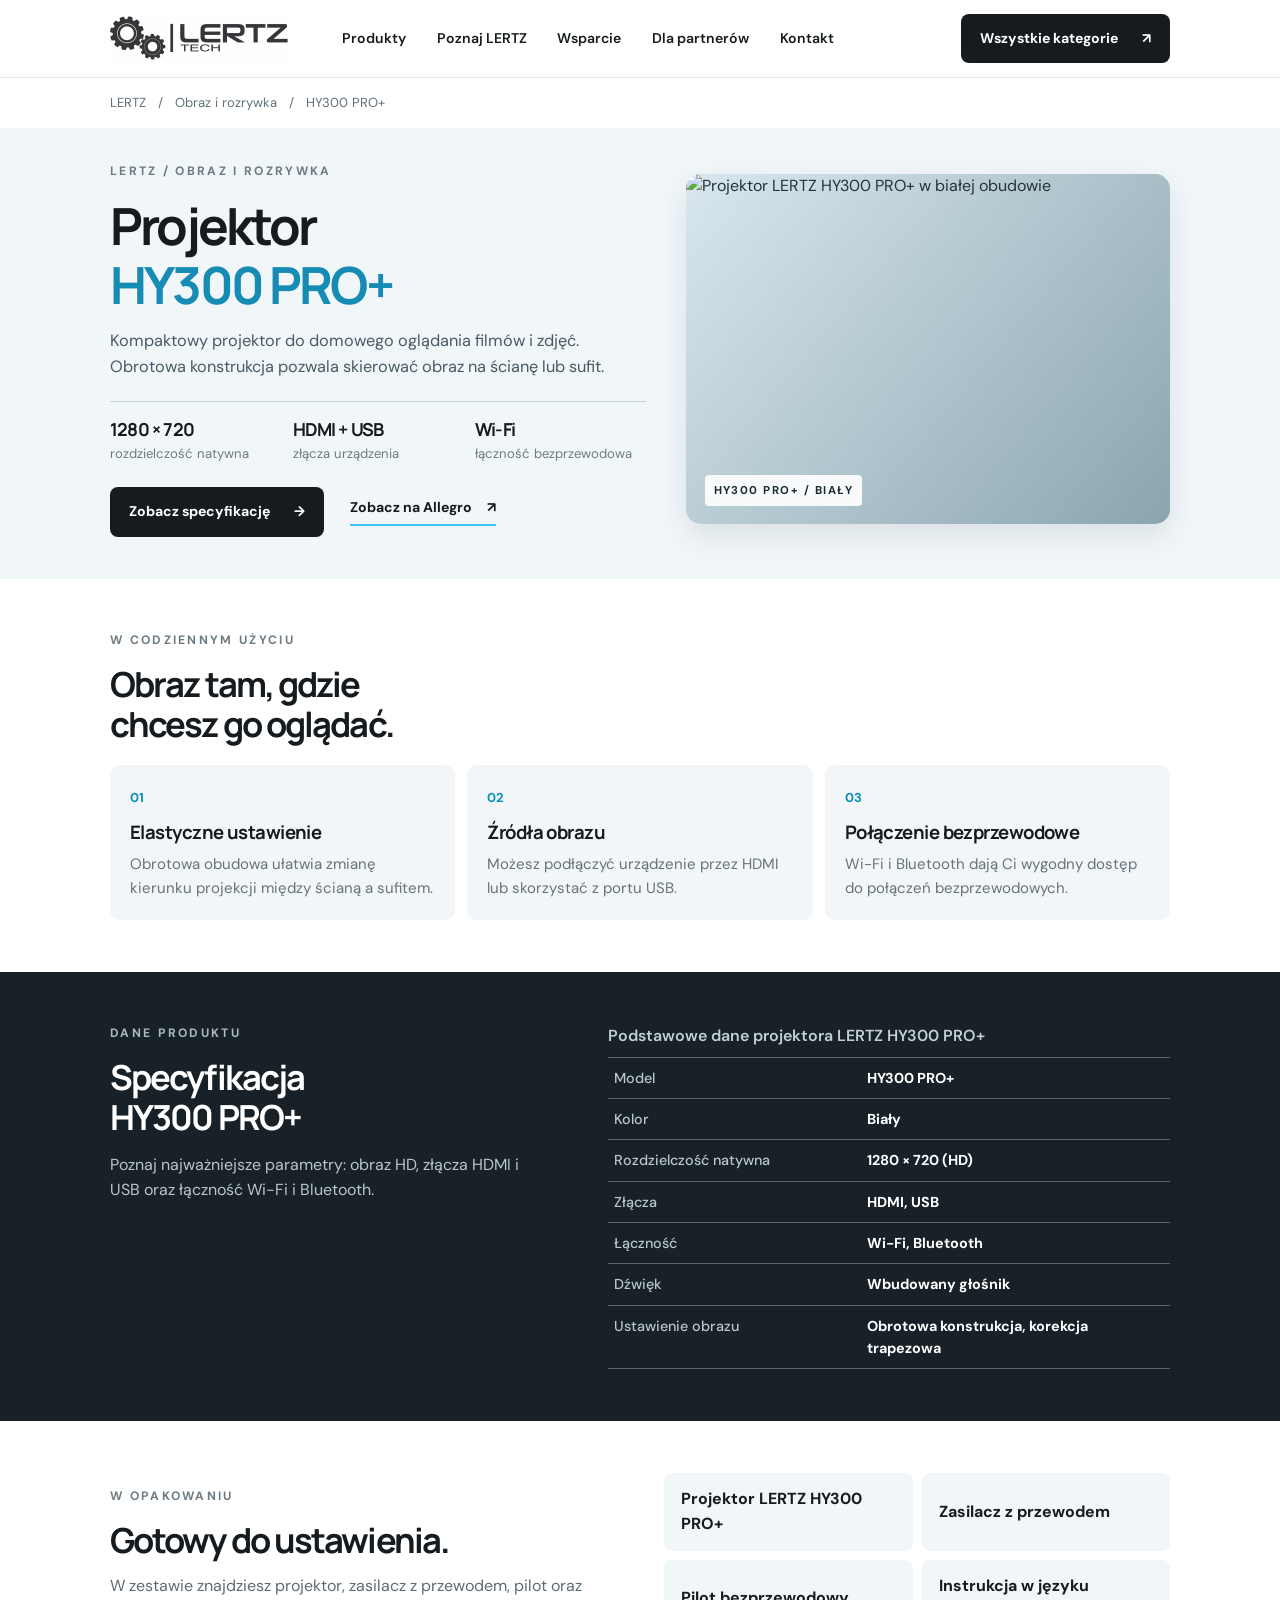
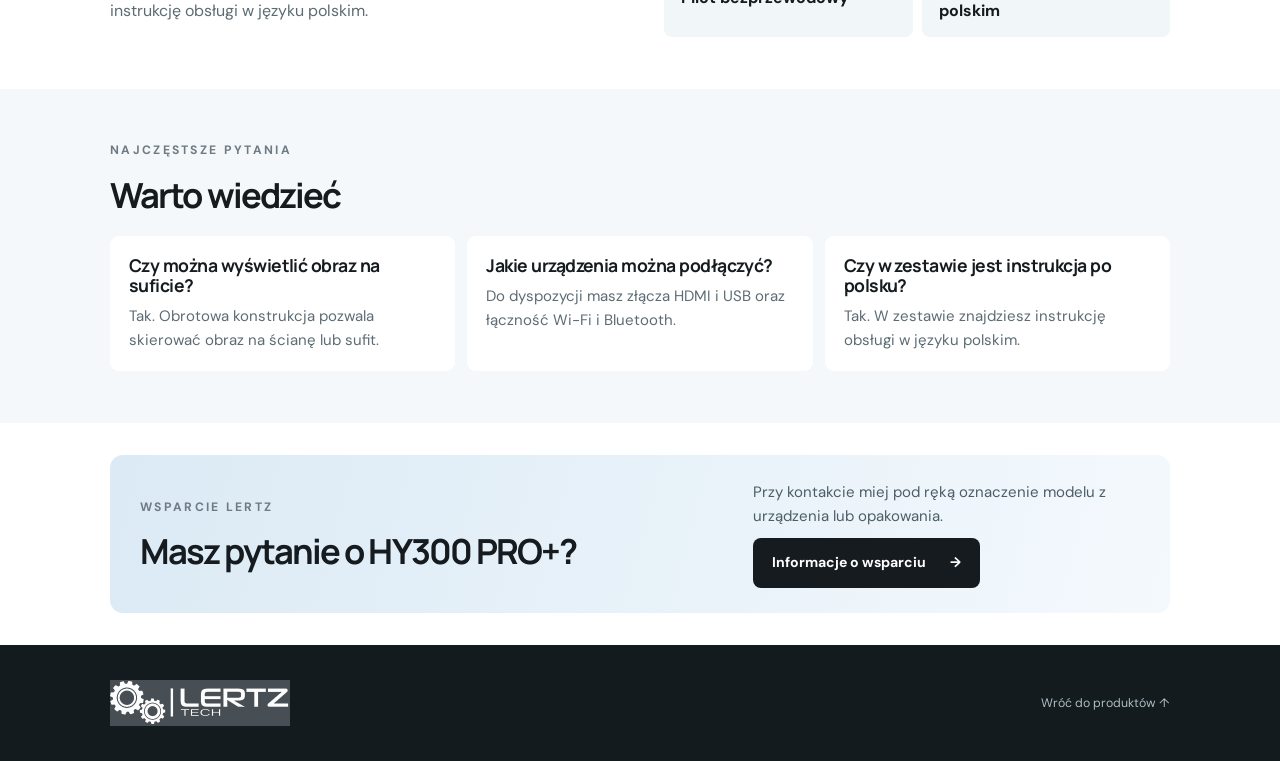
==== commit daf63cca: "Write projector product copy in LERTZ brand voice" ====
--- a/produkty/hy300-pro-plus.html
+++ b/produkty/hy300-pro-plus.html
@@ -11,11 +11,11 @@
   <header class="site-header"><div class="shell header-inner"><a class="brand" href="../index.html" aria-label="LERTZ TECH — strona główna"><span class="brand-logo brand-logo-dark" aria-hidden="true"></span></a><button class="menu-toggle" type="button" aria-expanded="false" aria-controls="main-nav" aria-label="Otwórz menu"><span></span><span></span><span></span></button><nav class="main-nav" id="main-nav" aria-label="Nawigacja główna"><a href="../index.html#produkty">Produkty</a><a href="../index.html#o-marce">Poznaj LERTZ</a><a href="../index.html#wsparcie">Wsparcie</a><a href="../index.html#partnerzy">Dla partnerów</a><a href="../index.html#kontakt">Kontakt</a></nav><a class="header-cta" href="../index.html#produkty">Wszystkie kategorie <span aria-hidden="true">↗</span></a></div></header>
   <main id="main">
     <div class="shell breadcrumbs"><nav aria-label="Ścieżka strony"><a href="../index.html">LERTZ</a><span aria-hidden="true">/</span><a href="../index.html#produkty">Obraz i rozrywka</a><span aria-hidden="true">/</span><span>HY300 PRO+</span></nav></div>
-    <section class="product-hero" aria-labelledby="product-title"><div class="shell product-hero-grid"><div class="product-copy"><p class="eyebrow eyebrow-dark">LERTZ / OBRAZ I ROZRYWKA</p><h1 id="product-title">Projektor<br><span>HY300 PRO+</span></h1><p class="product-lead">Kompaktowy projektor do domowego oglądania filmów i zdjęć. Obrotowa konstrukcja pozwala skierować obraz na ścianę lub sufit.</p><div class="product-facts"><div><strong>1280 × 720</strong><span>rozdzielczość natywna</span></div><div><strong>HDMI + USB</strong><span>złącza urządzenia</span></div><div><strong>Wi-Fi</strong><span>łączność bezprzewodowa</span></div></div><div class="product-actions"><a class="button button-dark" href="#specyfikacja">Zobacz specyfikację <span aria-hidden="true">→</span></a><a class="underline-link" href="https://allegro.pl/produkt/projektor-led-lertz-hy-300-pro-bialy-e42e0d4c-b2f0-4b12-bc8f-0791382a4853?offerId=18836302441" target="_blank" rel="noopener noreferrer">Zobacz ofertę Allegro <span aria-hidden="true">↗</span></a></div></div><div class="product-media"><img src="https://a.allegroimg.com/s720/1100f5/f49c0388451b82d26a8ee57fd50a/Projektor-Rzutnik-LED-FULL-HD-SMART-TV-4K-WIFI-przenosny-Android-HY300-PRO" alt="Projektor LERTZ HY300 PRO+ w białej obudowie" width="720" height="720"><span class="media-caption">HY300 PRO+ / BIAŁY</span></div></div></section>
-    <section class="product-overview section-pad" aria-labelledby="overview-title"><div class="shell"><p class="eyebrow eyebrow-dark">W CODZIENNYM UŻYCIU</p><h2 id="overview-title">Obraz tam, gdzie<br>chcesz go oglądać.</h2><div class="product-feature-grid"><article><span aria-hidden="true">01</span><h3>Elastyczne ustawienie</h3><p>Obrotowa obudowa ułatwia zmianę kierunku projekcji między ścianą a sufitem.</p></article><article><span aria-hidden="true">02</span><h3>Źródła obrazu</h3><p>Możesz podłączyć urządzenie przez HDMI lub skorzystać z portu USB.</p></article><article><span aria-hidden="true">03</span><h3>Połączenie bezprzewodowe</h3><p>Projektor ma Wi-Fi; oferta wymienia także Bluetooth oraz funkcje przesyłania obrazu z urządzeń mobilnych.</p></article></div></div></section>
-    <section class="product-spec section-pad" id="specyfikacja" aria-labelledby="spec-title"><div class="shell product-spec-grid"><div><p class="eyebrow">DANE PRODUKTU</p><h2 id="spec-title">Specyfikacja<br>HY300 PRO+</h2><p>W poniższej tabeli ujęliśmy parametry podane w ofercie tego modelu. Rozdzielczość natywna opisuje obraz wyświetlany przez projektor.</p></div><div><table><caption>Podstawowe dane projektora LERTZ HY300 PRO+</caption><tbody><tr><th scope="row">Model</th><td>HY300 PRO+</td></tr><tr><th scope="row">Kolor</th><td>Biały</td></tr><tr><th scope="row">Rozdzielczość natywna</th><td>1280 × 720 (HD)</td></tr><tr><th scope="row">Złącza</th><td>HDMI, USB</td></tr><tr><th scope="row">Łączność</th><td>Wi-Fi, Bluetooth</td></tr><tr><th scope="row">Dźwięk</th><td>Wbudowany głośnik</td></tr><tr><th scope="row">Ustawienie obrazu</th><td>Obrotowa konstrukcja, korekcja trapezowa</td></tr></tbody></table></div></div></section>
-    <section class="product-box section-pad" aria-labelledby="box-title"><div class="shell product-box-grid"><div><p class="eyebrow eyebrow-dark">W OPAKOWANIU</p><h2 id="box-title">Gotowy do ustawienia.</h2><p>Zestaw opisany w ofercie obejmuje projektor, zasilacz z przewodem, pilot, oryginalne opakowanie i instrukcję w języku polskim.</p></div><div class="box-list"><span>Projektor LERTZ HY300 PRO+</span><span>Zasilacz z przewodem</span><span>Pilot bezprzewodowy</span><span>Instrukcja w języku polskim</span></div></div></section>
-    <section class="product-faq section-pad" aria-labelledby="faq-title"><div class="shell"><p class="eyebrow eyebrow-dark">NAJCZĘSTSZE PYTANIA</p><h2 id="faq-title">Warto wiedzieć</h2><div class="faq-grid"><article><h3>Czy projektor wyświetla obraz w 4K?</h3><p>Natywna rozdzielczość projektora wynosi 1280 × 720. Oferta mówi o obsłudze wejściowego materiału 4K; nie oznacza to obrazu wyświetlanego w 4K.</p></article><article><h3>Jakie urządzenia można podłączyć?</h3><p>Projektor ma złącza HDMI i USB oraz łączność Wi-Fi. Dostępność określonych funkcji bezprzewodowych zależy od urządzenia źródłowego.</p></article><article><h3>Czy w zestawie jest instrukcja po polsku?</h3><p>Tak — opis oferty wymienia instrukcję obsługi w języku polskim.</p></article></div></div></section>
+    <section class="product-hero" aria-labelledby="product-title"><div class="shell product-hero-grid"><div class="product-copy"><p class="eyebrow eyebrow-dark">LERTZ / OBRAZ I ROZRYWKA</p><h1 id="product-title">Projektor<br><span>HY300 PRO+</span></h1><p class="product-lead">Kompaktowy projektor do domowego oglądania filmów i zdjęć. Obrotowa konstrukcja pozwala skierować obraz na ścianę lub sufit.</p><div class="product-facts"><div><strong>1280 × 720</strong><span>rozdzielczość natywna</span></div><div><strong>HDMI + USB</strong><span>złącza urządzenia</span></div><div><strong>Wi-Fi</strong><span>łączność bezprzewodowa</span></div></div><div class="product-actions"><a class="button button-dark" href="#specyfikacja">Zobacz specyfikację <span aria-hidden="true">→</span></a><a class="underline-link" href="https://allegro.pl/produkt/projektor-led-lertz-hy-300-pro-bialy-e42e0d4c-b2f0-4b12-bc8f-0791382a4853?offerId=18836302441" target="_blank" rel="noopener noreferrer">Zobacz na Allegro <span aria-hidden="true">↗</span></a></div></div><div class="product-media"><img src="https://a.allegroimg.com/s720/1100f5/f49c0388451b82d26a8ee57fd50a/Projektor-Rzutnik-LED-FULL-HD-SMART-TV-4K-WIFI-przenosny-Android-HY300-PRO" alt="Projektor LERTZ HY300 PRO+ w białej obudowie" width="720" height="720"><span class="media-caption">HY300 PRO+ / BIAŁY</span></div></div></section>
+    <section class="product-overview section-pad" aria-labelledby="overview-title"><div class="shell"><p class="eyebrow eyebrow-dark">W CODZIENNYM UŻYCIU</p><h2 id="overview-title">Obraz tam, gdzie<br>chcesz go oglądać.</h2><div class="product-feature-grid"><article><span aria-hidden="true">01</span><h3>Elastyczne ustawienie</h3><p>Obrotowa obudowa ułatwia zmianę kierunku projekcji między ścianą a sufitem.</p></article><article><span aria-hidden="true">02</span><h3>Źródła obrazu</h3><p>Możesz podłączyć urządzenie przez HDMI lub skorzystać z portu USB.</p></article><article><span aria-hidden="true">03</span><h3>Połączenie bezprzewodowe</h3><p>Wi-Fi i Bluetooth dają Ci wygodny dostęp do połączeń bezprzewodowych.</p></article></div></div></section>
+    <section class="product-spec section-pad" id="specyfikacja" aria-labelledby="spec-title"><div class="shell product-spec-grid"><div><p class="eyebrow">DANE PRODUKTU</p><h2 id="spec-title">Specyfikacja<br>HY300 PRO+</h2><p>Poznaj najważniejsze parametry: obraz HD, złącza HDMI i USB oraz łączność Wi-Fi i Bluetooth.</p></div><div><table><caption>Podstawowe dane projektora LERTZ HY300 PRO+</caption><tbody><tr><th scope="row">Model</th><td>HY300 PRO+</td></tr><tr><th scope="row">Kolor</th><td>Biały</td></tr><tr><th scope="row">Rozdzielczość natywna</th><td>1280 × 720 (HD)</td></tr><tr><th scope="row">Złącza</th><td>HDMI, USB</td></tr><tr><th scope="row">Łączność</th><td>Wi-Fi, Bluetooth</td></tr><tr><th scope="row">Dźwięk</th><td>Wbudowany głośnik</td></tr><tr><th scope="row">Ustawienie obrazu</th><td>Obrotowa konstrukcja, korekcja trapezowa</td></tr></tbody></table></div></div></section>
+    <section class="product-box section-pad" aria-labelledby="box-title"><div class="shell product-box-grid"><div><p class="eyebrow eyebrow-dark">W OPAKOWANIU</p><h2 id="box-title">Gotowy do ustawienia.</h2><p>W zestawie znajdziesz projektor, zasilacz z przewodem, pilot oraz instrukcję obsługi w języku polskim.</p></div><div class="box-list"><span>Projektor LERTZ HY300 PRO+</span><span>Zasilacz z przewodem</span><span>Pilot bezprzewodowy</span><span>Instrukcja w języku polskim</span></div></div></section>
+    <section class="product-faq section-pad" aria-labelledby="faq-title"><div class="shell"><p class="eyebrow eyebrow-dark">NAJCZĘSTSZE PYTANIA</p><h2 id="faq-title">Warto wiedzieć</h2><div class="faq-grid"><article><h3>Czy można wyświetlić obraz na suficie?</h3><p>Tak. Obrotowa konstrukcja pozwala skierować obraz na ścianę lub sufit.</p></article><article><h3>Jakie urządzenia można podłączyć?</h3><p>Do dyspozycji masz złącza HDMI i USB oraz łączność Wi-Fi i Bluetooth.</p></article><article><h3>Czy w zestawie jest instrukcja po polsku?</h3><p>Tak. W zestawie znajdziesz instrukcję obsługi w języku polskim.</p></article></div></div></section>
     <section class="support shell product-support" aria-labelledby="support-title"><div><p class="eyebrow eyebrow-dark">WSPARCIE LERTZ</p><h2 id="support-title">Masz pytanie o HY300 PRO+?</h2></div><div class="support-action"><p>Przy kontakcie miej pod ręką oznaczenie modelu z urządzenia lub opakowania.</p><a class="button button-dark" href="../index.html#wsparcie">Informacje o wsparciu <span aria-hidden="true">→</span></a></div></section>
   </main>
   <footer class="footer"><div class="shell footer-bottom"><a class="brand footer-brand" href="../index.html" aria-label="LERTZ TECH — strona główna"><span class="brand-logo brand-logo-light" aria-hidden="true"></span></a><a href="../index.html#produkty">Wróć do produktów ↑</a></div></footer>
--- a/styles.css
+++ b/styles.css
@@ -27,3 +27,35 @@
 .brand-logo-dark{background-image:url('assets/logo-lertz-tech-czarne.jpg');mix-blend-mode:multiply}
 .brand-logo-light{background-image:url('assets/logo-lertz-tech-biale.jpg');mix-blend-mode:screen}
 @media(max-width:520px){.site-header .brand-logo{width:158px;height:40px;background-size:563px 317px;background-position:-196px -140px}}
+
+/* Krótsza i węższa karta produktu — reguły nie zmieniają strony głównej. */
+.product-page .shell{width:min(calc(100% - 64px),1060px)}
+.product-page .section-pad{padding:52px 0}
+.product-page h2{font-size:clamp(1.85rem,2.7vw,2.9rem)}
+.product-page .breadcrumbs{padding:15px 0}
+.product-hero-grid{grid-template-columns:minmax(0,1.05fr) minmax(0,.95fr);gap:40px;min-height:0;padding:34px 0 42px}
+.product-copy h1{font-size:clamp(2.85rem,4vw,4.8rem);margin-bottom:14px}
+.product-lead{font-size:1.02rem;max-width:520px}
+.product-facts{gap:12px;margin:21px 0;padding-top:16px}
+.product-facts strong{font-size:clamp(1.05rem,1.4vw,1.45rem)}
+.product-media{min-height:350px;box-shadow:0 12px 30px #1c36431c}
+.product-media img{height:350px}
+.product-overview h2,.product-faq h2{margin-bottom:21px}
+.product-feature-grid{gap:12px}
+.product-feature-grid article{min-height:0;padding:20px}
+.product-feature-grid h3{margin:13px 0 8px;font-size:1.16rem}
+.product-feature-grid p,.faq-grid p{font-size:.94rem}
+.product-spec-grid,.product-box-grid{gap:48px}
+.product-spec-grid>div:first-child>p:last-child{margin-top:15px}
+.product-spec caption{margin-bottom:8px}
+.product-spec th,.product-spec td{padding:9px 6px;font-size:.9rem}
+.product-box-grid>div:first-child p:last-child{margin-top:13px}
+.box-list{gap:9px}
+.box-list span{min-height:68px;padding:14px 17px}
+.faq-grid{gap:12px}
+.faq-grid article{padding:19px}
+.faq-grid h3{font-size:1.1rem;margin-bottom:9px}
+.product-support{min-height:150px;margin-top:32px;margin-bottom:32px;padding:25px 30px}
+.product-support .support-action p{margin-bottom:10px}
+@media(max-width:950px){.product-hero-grid{grid-template-columns:1fr;gap:25px;padding:25px 0 32px}.product-media{max-width:530px;min-height:300px}.product-media img{height:300px}.product-spec-grid,.product-box-grid{gap:25px}}
+@media(max-width:620px){.product-page .shell{width:min(calc(100% - 32px),1060px)}.product-page .section-pad{padding:36px 0}.product-page .breadcrumbs{padding:12px 0}.product-copy h1{font-size:clamp(2.55rem,9vw,3.65rem)}.product-facts{gap:12px 18px;margin:17px 0;padding-top:13px}.product-facts>div{flex:1 1 110px}.product-media,.product-media img{min-height:250px;height:250px}.product-feature-grid,.faq-grid,.box-list{grid-template-columns:1fr}.product-feature-grid article{padding:17px}.box-list span{min-height:55px}.faq-grid article{padding:17px}.product-support{margin-top:22px;margin-bottom:22px;padding:22px}}
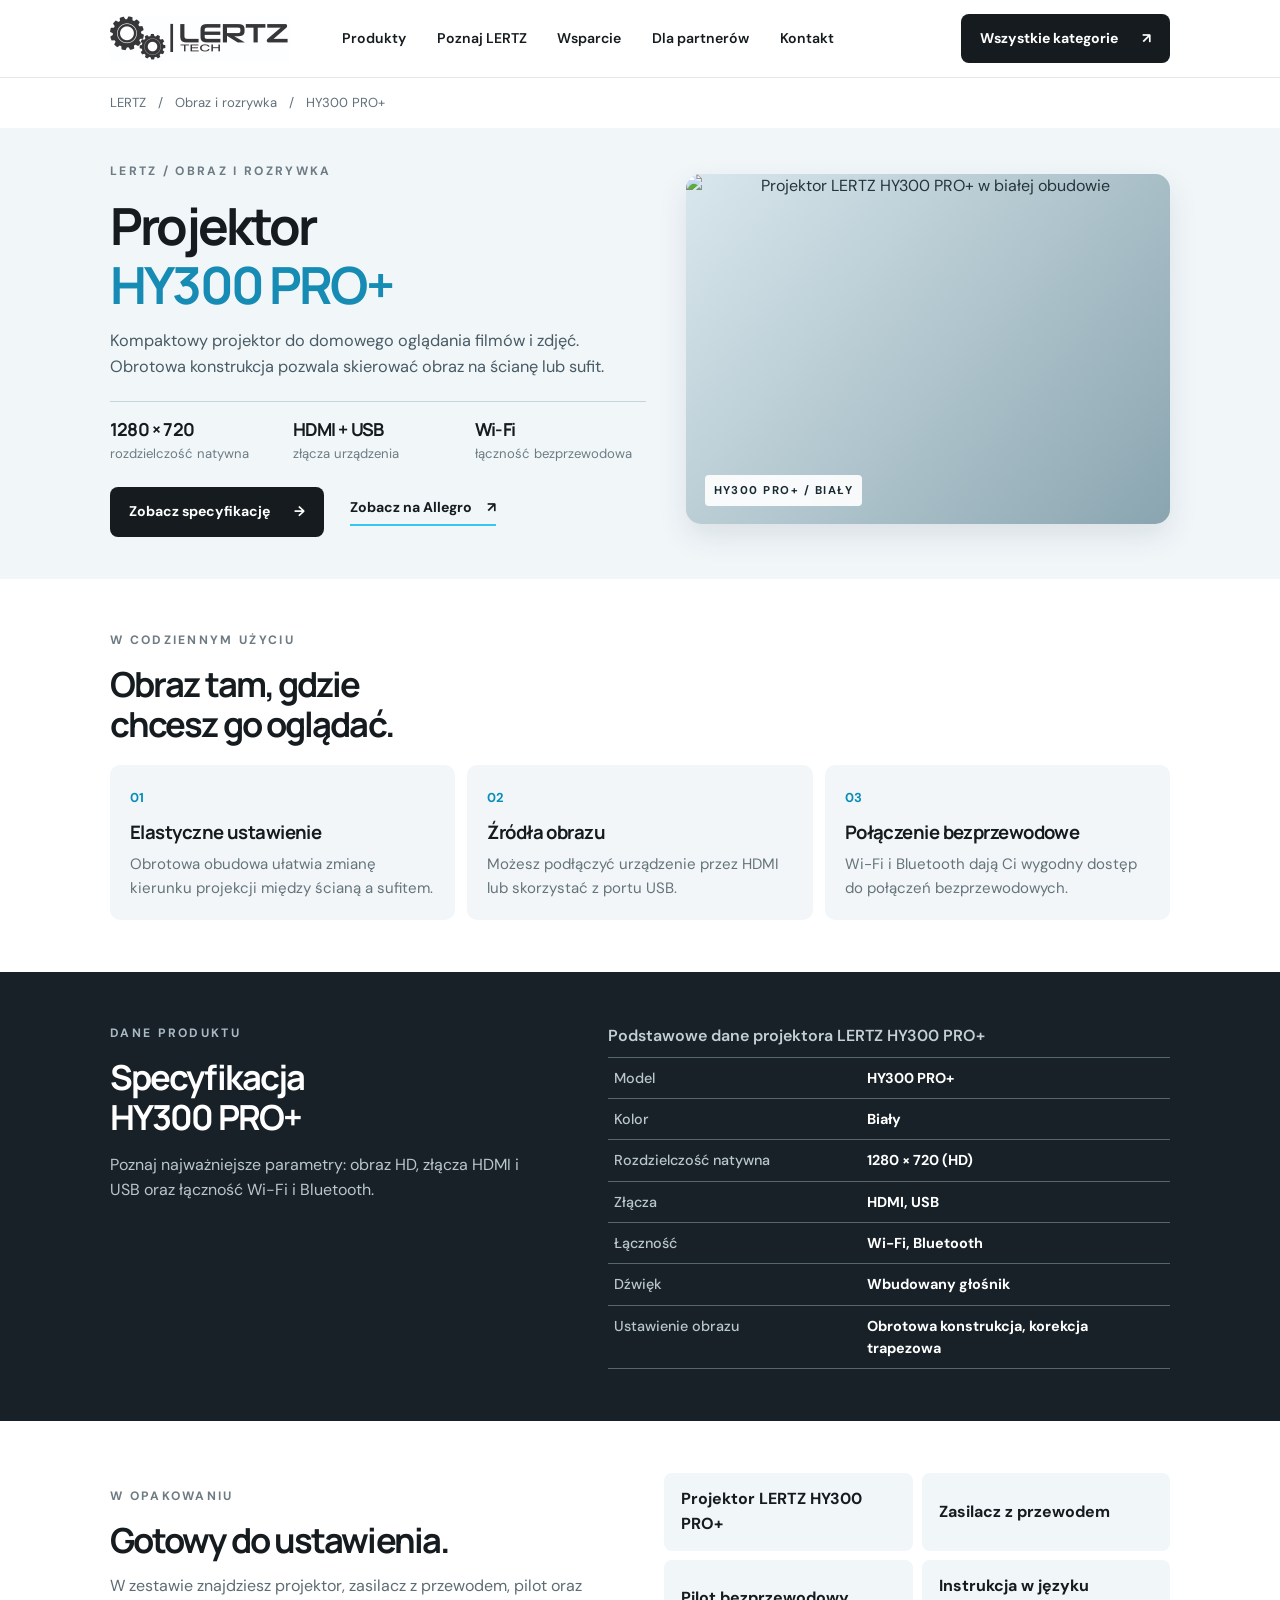
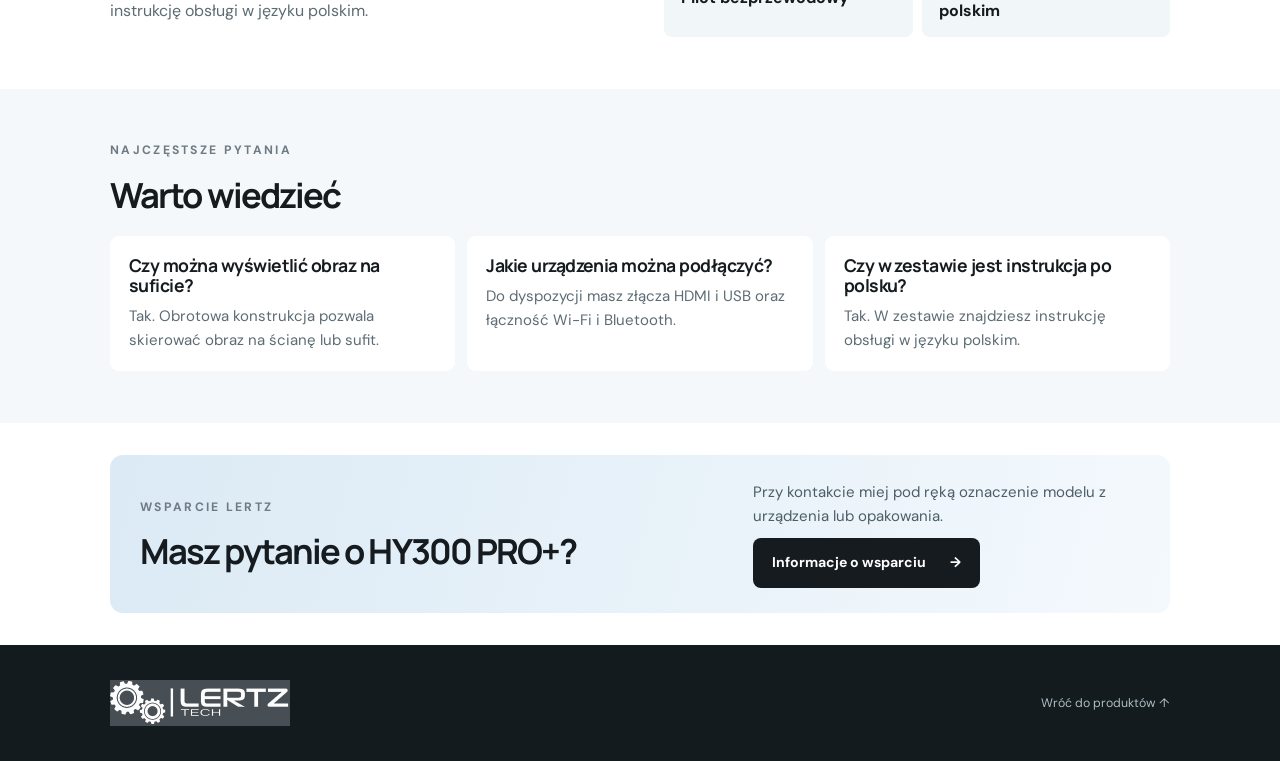
==== commit a71683ed: "Add reusable accessible gallery to LERTZ product pages" ====
--- a/produkty/hy300-pro-plus.html
+++ b/produkty/hy300-pro-plus.html
@@ -11,7 +11,12 @@
   <header class="site-header"><div class="shell header-inner"><a class="brand" href="../index.html" aria-label="LERTZ TECH — strona główna"><span class="brand-logo brand-logo-dark" aria-hidden="true"></span></a><button class="menu-toggle" type="button" aria-expanded="false" aria-controls="main-nav" aria-label="Otwórz menu"><span></span><span></span><span></span></button><nav class="main-nav" id="main-nav" aria-label="Nawigacja główna"><a href="../index.html#produkty">Produkty</a><a href="../index.html#o-marce">Poznaj LERTZ</a><a href="../index.html#wsparcie">Wsparcie</a><a href="../index.html#partnerzy">Dla partnerów</a><a href="../index.html#kontakt">Kontakt</a></nav><a class="header-cta" href="../index.html#produkty">Wszystkie kategorie <span aria-hidden="true">↗</span></a></div></header>
   <main id="main">
     <div class="shell breadcrumbs"><nav aria-label="Ścieżka strony"><a href="../index.html">LERTZ</a><span aria-hidden="true">/</span><a href="../index.html#produkty">Obraz i rozrywka</a><span aria-hidden="true">/</span><span>HY300 PRO+</span></nav></div>
-    <section class="product-hero" aria-labelledby="product-title"><div class="shell product-hero-grid"><div class="product-copy"><p class="eyebrow eyebrow-dark">LERTZ / OBRAZ I ROZRYWKA</p><h1 id="product-title">Projektor<br><span>HY300 PRO+</span></h1><p class="product-lead">Kompaktowy projektor do domowego oglądania filmów i zdjęć. Obrotowa konstrukcja pozwala skierować obraz na ścianę lub sufit.</p><div class="product-facts"><div><strong>1280 × 720</strong><span>rozdzielczość natywna</span></div><div><strong>HDMI + USB</strong><span>złącza urządzenia</span></div><div><strong>Wi-Fi</strong><span>łączność bezprzewodowa</span></div></div><div class="product-actions"><a class="button button-dark" href="#specyfikacja">Zobacz specyfikację <span aria-hidden="true">→</span></a><a class="underline-link" href="https://allegro.pl/produkt/projektor-led-lertz-hy-300-pro-bialy-e42e0d4c-b2f0-4b12-bc8f-0791382a4853?offerId=18836302441" target="_blank" rel="noopener noreferrer">Zobacz na Allegro <span aria-hidden="true">↗</span></a></div></div><div class="product-media"><img src="https://a.allegroimg.com/s720/1100f5/f49c0388451b82d26a8ee57fd50a/Projektor-Rzutnik-LED-FULL-HD-SMART-TV-4K-WIFI-przenosny-Android-HY300-PRO" alt="Projektor LERTZ HY300 PRO+ w białej obudowie" width="720" height="720"><span class="media-caption">HY300 PRO+ / BIAŁY</span></div></div></section>
+    <section class="product-hero" aria-labelledby="product-title"><div class="shell product-hero-grid"><div class="product-copy"><p class="eyebrow eyebrow-dark">LERTZ / OBRAZ I ROZRYWKA</p><h1 id="product-title">Projektor<br><span>HY300 PRO+</span></h1><p class="product-lead">Kompaktowy projektor do domowego oglądania filmów i zdjęć. Obrotowa konstrukcja pozwala skierować obraz na ścianę lub sufit.</p><div class="product-facts"><div><strong>1280 × 720</strong><span>rozdzielczość natywna</span></div><div><strong>HDMI + USB</strong><span>złącza urządzenia</span></div><div><strong>Wi-Fi</strong><span>łączność bezprzewodowa</span></div></div><div class="product-actions"><a class="button button-dark" href="#specyfikacja">Zobacz specyfikację <span aria-hidden="true">→</span></a><a class="underline-link" href="https://allegro.pl/produkt/projektor-led-lertz-hy-300-pro-bialy-e42e0d4c-b2f0-4b12-bc8f-0791382a4853?offerId=18836302441" target="_blank" rel="noopener noreferrer">Zobacz na Allegro <span aria-hidden="true">↗</span></a></div></div><div class="product-gallery" data-product-gallery>
+      <div class="product-media"><button class="gallery-main" type="button" aria-label="Powiększ zdjęcie projektora LERTZ HY300 PRO+"><img src="https://a.allegroimg.com/s720/1100f5/f49c0388451b82d26a8ee57fd50a/Projektor-Rzutnik-LED-FULL-HD-SMART-TV-4K-WIFI-przenosny-Android-HY300-PRO" alt="Projektor LERTZ HY300 PRO+ w białej obudowie" width="720" height="720"></button><span class="media-caption">HY300 PRO+ / BIAŁY</span></div>
+      <div class="gallery-strip" hidden><button class="gallery-prev" type="button" aria-label="Poprzednie zdjęcie">‹</button><div class="gallery-thumbs" role="group" aria-label="Zdjęcia produktu"></div><button class="gallery-next" type="button" aria-label="Następne zdjęcie">›</button></div>
+      <template class="gallery-extra"></template>
+      <dialog class="gallery-dialog" aria-label="Powiększone zdjęcie produktu"><button class="gallery-close" type="button" aria-label="Zamknij zdjęcie">×</button><img alt=""><p class="gallery-dialog-caption"></p><div class="gallery-dialog-actions" hidden><button class="gallery-prev" type="button" aria-label="Poprzednie zdjęcie">‹</button><button class="gallery-next" type="button" aria-label="Następne zdjęcie">›</button></div></dialog>
+    </div></div></section>
     <section class="product-overview section-pad" aria-labelledby="overview-title"><div class="shell"><p class="eyebrow eyebrow-dark">W CODZIENNYM UŻYCIU</p><h2 id="overview-title">Obraz tam, gdzie<br>chcesz go oglądać.</h2><div class="product-feature-grid"><article><span aria-hidden="true">01</span><h3>Elastyczne ustawienie</h3><p>Obrotowa obudowa ułatwia zmianę kierunku projekcji między ścianą a sufitem.</p></article><article><span aria-hidden="true">02</span><h3>Źródła obrazu</h3><p>Możesz podłączyć urządzenie przez HDMI lub skorzystać z portu USB.</p></article><article><span aria-hidden="true">03</span><h3>Połączenie bezprzewodowe</h3><p>Wi-Fi i Bluetooth dają Ci wygodny dostęp do połączeń bezprzewodowych.</p></article></div></div></section>
     <section class="product-spec section-pad" id="specyfikacja" aria-labelledby="spec-title"><div class="shell product-spec-grid"><div><p class="eyebrow">DANE PRODUKTU</p><h2 id="spec-title">Specyfikacja<br>HY300 PRO+</h2><p>Poznaj najważniejsze parametry: obraz HD, złącza HDMI i USB oraz łączność Wi-Fi i Bluetooth.</p></div><div><table><caption>Podstawowe dane projektora LERTZ HY300 PRO+</caption><tbody><tr><th scope="row">Model</th><td>HY300 PRO+</td></tr><tr><th scope="row">Kolor</th><td>Biały</td></tr><tr><th scope="row">Rozdzielczość natywna</th><td>1280 × 720 (HD)</td></tr><tr><th scope="row">Złącza</th><td>HDMI, USB</td></tr><tr><th scope="row">Łączność</th><td>Wi-Fi, Bluetooth</td></tr><tr><th scope="row">Dźwięk</th><td>Wbudowany głośnik</td></tr><tr><th scope="row">Ustawienie obrazu</th><td>Obrotowa konstrukcja, korekcja trapezowa</td></tr></tbody></table></div></div></section>
     <section class="product-box section-pad" aria-labelledby="box-title"><div class="shell product-box-grid"><div><p class="eyebrow eyebrow-dark">W OPAKOWANIU</p><h2 id="box-title">Gotowy do ustawienia.</h2><p>W zestawie znajdziesz projektor, zasilacz z przewodem, pilot oraz instrukcję obsługi w języku polskim.</p></div><div class="box-list"><span>Projektor LERTZ HY300 PRO+</span><span>Zasilacz z przewodem</span><span>Pilot bezprzewodowy</span><span>Instrukcja w języku polskim</span></div></div></section>
--- a/styles.css
+++ b/styles.css
@@ -59,3 +59,24 @@
 .product-support .support-action p{margin-bottom:10px}
 @media(max-width:950px){.product-hero-grid{grid-template-columns:1fr;gap:25px;padding:25px 0 32px}.product-media{max-width:530px;min-height:300px}.product-media img{height:300px}.product-spec-grid,.product-box-grid{gap:25px}}
 @media(max-width:620px){.product-page .shell{width:min(calc(100% - 32px),1060px)}.product-page .section-pad{padding:36px 0}.product-page .breadcrumbs{padding:12px 0}.product-copy h1{font-size:clamp(2.55rem,9vw,3.65rem)}.product-facts{gap:12px 18px;margin:17px 0;padding-top:13px}.product-facts>div{flex:1 1 110px}.product-media,.product-media img{min-height:250px;height:250px}.product-feature-grid,.faq-grid,.box-list{grid-template-columns:1fr}.product-feature-grid article{padding:17px}.box-list span{min-height:55px}.faq-grid article{padding:17px}.product-support{margin-top:22px;margin-bottom:22px;padding:22px}}
+
+/* Wspólna galeria produktu; miniatury i strzałki pojawiają się przy wielu zdjęciach. */
+.product-gallery{min-width:0}
+.product-media .gallery-main{width:100%;height:350px;padding:0;border:0;background:#e0e9ed;cursor:zoom-in;display:block}
+.product-media .gallery-main img{height:100%;object-fit:contain}
+.product-media .gallery-main:disabled{cursor:default}
+.gallery-strip{display:flex;align-items:center;gap:9px;margin-top:11px}
+.gallery-strip[hidden],.gallery-dialog-actions[hidden]{display:none}
+.gallery-thumbs{display:flex;gap:8px;overflow-x:auto;min-width:0;flex:1;padding:3px}
+.gallery-thumb{flex:none;width:62px;height:62px;padding:0;border:2px solid transparent;border-radius:8px;overflow:hidden;background:#e0e9ed}
+.gallery-thumb img{display:block;width:100%;height:100%;object-fit:cover}
+.gallery-thumb[aria-pressed="true"]{border-color:#168bb4}
+.gallery-prev,.gallery-next{width:35px;height:35px;flex:none;border:1px solid #b8cbd3;border-radius:7px;background:#fff;color:#15232a;font:1.6rem/1 Arial,sans-serif}
+.gallery-dialog{border:0;border-radius:13px;padding:44px 20px 20px;max-width:min(900px,calc(100vw - 30px));max-height:calc(100vh - 30px);background:#fff;box-shadow:0 20px 70px #0005}
+.gallery-dialog::backdrop{background:#07131cdd}
+.gallery-dialog>img{display:block;max-width:100%;max-height:calc(100vh - 155px);width:auto;height:auto;object-fit:contain;margin:auto}
+.gallery-dialog-caption{text-align:center;font-size:.85rem;color:#52636b;margin-top:12px}
+.gallery-close{position:absolute;right:12px;top:8px;width:34px;height:34px;border:0;border-radius:7px;background:#eef4f6;font:1.6rem/1 Arial,sans-serif}
+.gallery-dialog-actions{display:flex;justify-content:center;gap:18px;margin-top:12px}
+@media(max-width:950px){.product-media .gallery-main{height:300px}}
+@media(max-width:620px){.product-media .gallery-main{height:250px}.gallery-thumb{width:54px;height:54px}}
